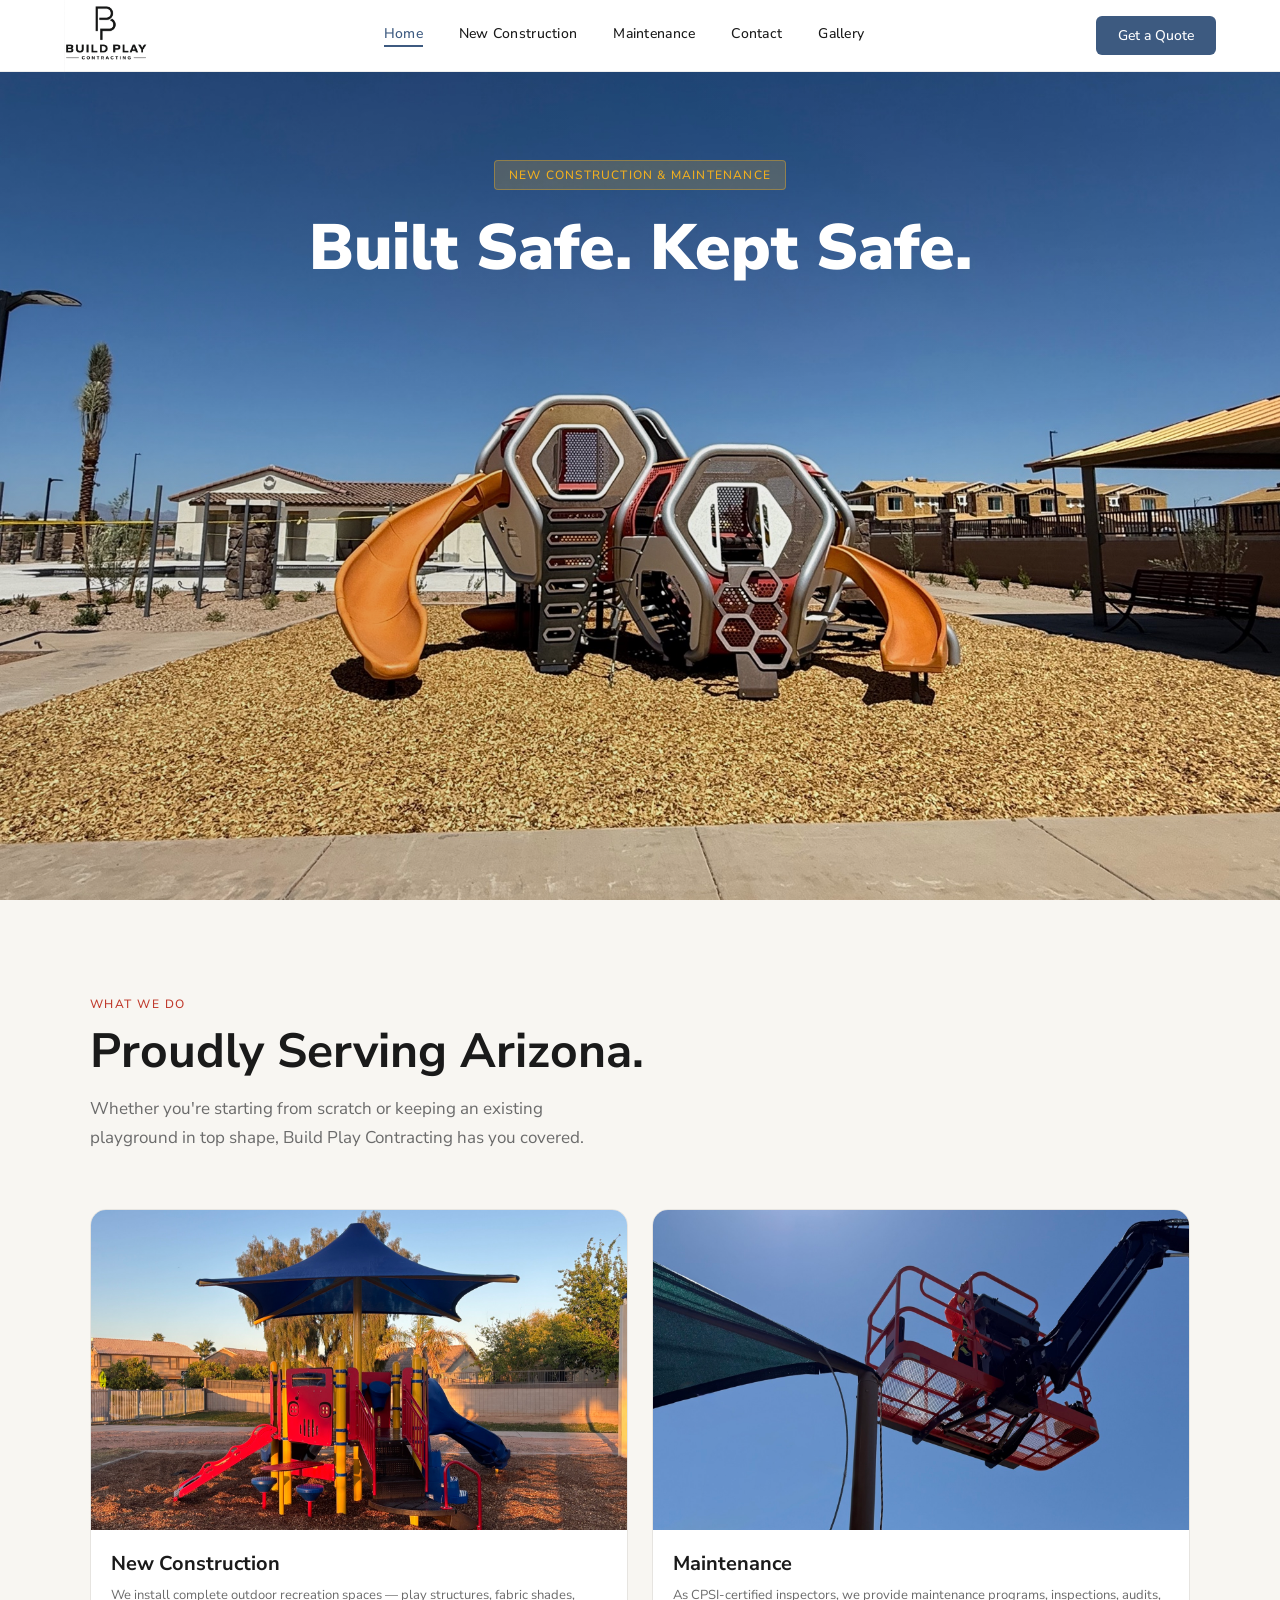
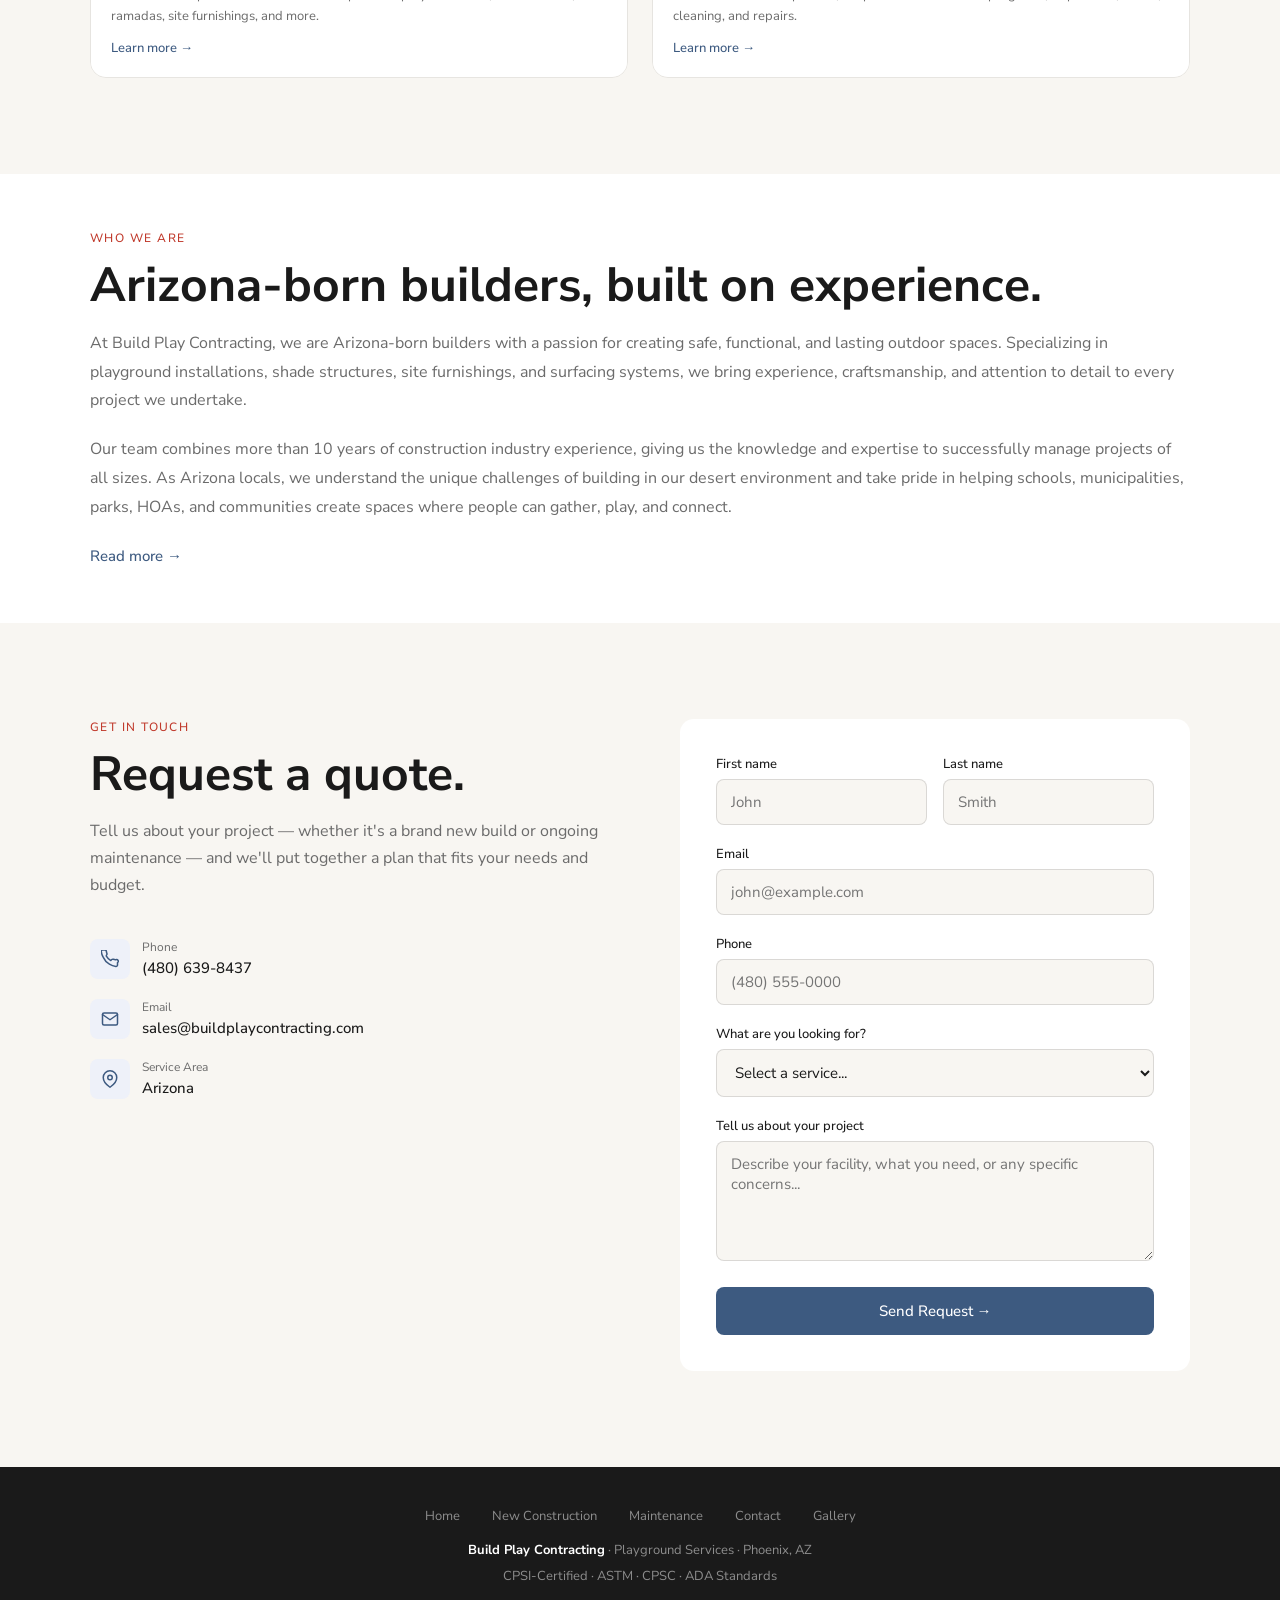
==== index.html @ 201e0c22 "Add SEO basics: meta descriptions, Open Graph, sitemap, robots.txt Per-page meta description + canon" ====
<!DOCTYPE html>
<html lang="en">
<head>
<meta charset="UTF-8"/>
<meta name="viewport" content="width=device-width, initial-scale=1.0"/>
<title>Build Play Contracting — Playground Services</title>
<meta name="description" content="Build Play Contracting designs, installs, and maintains commercial playgrounds, shade structures, and safety surfacing across Arizona. CPSI-certified — request a free quote."/>
<link rel="canonical" href="https://buildplaycontracting.com/"/>
<meta property="og:site_name" content="Build Play Contracting"/>
<meta property="og:type" content="website"/>
<meta property="og:title" content="Build Play Contracting — Playground Construction & Maintenance in Arizona"/>
<meta property="og:description" content="Commercial playground builds, maintenance, safety inspections, and surfacing across Arizona. CPSI-certified."/>
<meta property="og:url" content="https://buildplaycontracting.com/"/>
<meta property="og:image" content="https://buildplaycontracting.com/hero4.jpg"/>
<link href="https://fonts.googleapis.com/css2?family=Nunito+Sans:wght@400;500;600;700;900&display=swap" rel="stylesheet"/>
<style>
:root {
  --navy: #3D5A80;
  --red: #C0392B;
  --yellow: #F2B01E;
  --charcoal: #1a1a1a;
  --offwhite: #F8F6F2;
  --mid: #6b6b6b;
  --light: #edecea;
}
*, *::before, *::after { box-sizing: border-box; margin: 0; padding: 0; }
html { scroll-behavior: smooth; }
body { font-family: 'Nunito Sans', sans-serif; background: var(--offwhite); color: var(--charcoal); overflow-x: hidden; }
nav {
  position: fixed; top: 0; left: 0; right: 0; z-index: 100;
  display: flex; align-items: center; justify-content: space-between;
  padding: 0 5%; height: 72px; background: white; overflow: visible;
  border-bottom: 1px solid rgba(0,0,0,0.07);
}
.nav-logo { display: flex; align-items: center; text-decoration: none; }
.nav-links { display: flex; gap: 36px; }
.nav-links a { text-decoration: none; font-size: 14px; font-weight: 500; color: var(--charcoal); letter-spacing: 0.02em; transition: color 0.2s; }
.nav-links a:hover { color: var(--navy); }
.nav-links a.active { color: var(--navy); font-weight: 500; border-bottom: 2px solid var(--navy); padding-bottom: 2px; }
.nav-cta {
  background: var(--navy); color: white; border: none; padding: 10px 22px;
  border-radius: 6px; font-family: 'Nunito Sans', sans-serif; font-size: 14px; font-weight: 500;
  cursor: pointer; text-decoration: none; transition: background 0.2s;
}
.nav-cta:hover { background: #2d4470; }
.hero {
  min-height: 100vh;
  display: flex; align-items: flex-start; justify-content: center; padding: 160px 5% 80px;
  position: relative; overflow: hidden;
  background: var(--charcoal);
}
.hero-bg-img {
  position: absolute; inset: 0;
  background: url('hero4.jpg') center 65% / cover no-repeat;
  z-index: 0;
}
.hero-overlay {
  position: absolute; inset: 0;
  background: linear-gradient(to right, rgba(0,0,0,0.1) 40%, rgba(0,0,0,0.0) 100%);
  z-index: 1;
}
.hero-inner { max-width: 1100px; margin: 0 auto; width: 100%; position: relative; z-index: 2; }
.hero-text { max-width: 100%; text-align: center; }
.hero-badge {
  display: inline-block; background: rgba(242,176,30,0.2); color: var(--yellow);
  font-size: 12px; font-weight: 500; letter-spacing: 0.1em; text-transform: uppercase;
  padding: 6px 14px; border-radius: 4px; margin-bottom: 24px;
  border: 1px solid rgba(242,176,30,0.4);
}
.hero h1 { font-family: 'Nunito Sans', sans-serif; font-size: clamp(42px, 5vw, 72px); font-weight: 900; color: white; line-height: 1.08; margin-bottom: 24px; }
.hero h1 span { color: white; }
.hero p { font-size: 18px; color: rgba(255,255,255,0.75); line-height: 1.7; max-width: 480px; margin-bottom: 40px; }
.hero-actions { display: flex; gap: 16px; flex-wrap: wrap; justify-content: center; }
.btn-primary {
  background: var(--yellow); color: var(--charcoal); border: none;
  padding: 14px 28px; border-radius: 6px; font-family: 'Nunito Sans', sans-serif;
  font-size: 15px; font-weight: 500; cursor: pointer; text-decoration: none;
  transition: transform 0.2s, background 0.2s; display: inline-block;
}
.btn-primary:hover { transform: translateY(-2px); background: #d49a0a; }
.btn-outline {
  background: transparent; color: white; border: 1px solid rgba(255,255,255,0.4);
  padding: 14px 28px; border-radius: 6px; font-family: 'Nunito Sans', sans-serif;
  font-size: 15px; font-weight: 500; cursor: pointer; text-decoration: none;
  transition: border-color 0.2s, background 0.2s; display: inline-block;
}
.btn-outline:hover { border-color: white; background: rgba(255,255,255,0.1); }
.hero-graphic { display: none; }
.trust-bar { background: white; border-bottom: 1px solid var(--light); padding: 20px 5%; }
.trust-inner { max-width: 1100px; margin: 0 auto; display: flex; align-items: center; justify-content: center; gap: 48px; flex-wrap: wrap; }
.trust-item { display: flex; align-items: center; gap: 10px; }
.trust-dot { width: 8px; height: 8px; border-radius: 50%; background: var(--yellow); flex-shrink: 0; }
.trust-item span { font-size: 13px; font-weight: 500; color: var(--mid); letter-spacing: 0.02em; }
section { padding: 96px 5%; }
.section-inner { max-width: 1100px; margin: 0 auto; }
.section-label { font-size: 12px; font-weight: 500; letter-spacing: 0.12em; text-transform: uppercase; color: var(--red); margin-bottom: 12px; }
.section-title { font-family: 'Nunito Sans', sans-serif; font-size: clamp(32px, 4vw, 48px); font-weight: 700; color: var(--charcoal); line-height: 1.15; margin-bottom: 16px; }
.section-sub { font-size: 17px; color: var(--mid); line-height: 1.7; max-width: 520px; margin-bottom: 56px; }
.services { background: var(--offwhite); }
.service-group { margin-bottom: 56px; }
.service-group-title { font-size: 11px; font-weight: 500; letter-spacing: 0.12em; text-transform: uppercase; color: var(--mid); margin-bottom: 16px; padding-bottom: 10px; border-bottom: 1px solid var(--light); }
.service-cards { display: grid; grid-template-columns: repeat(auto-fill, minmax(220px, 1fr)); gap: 12px; }
.service-card { background: white; border-radius: 10px; padding: 20px; border: 1px solid rgba(0,0,0,0.06); transition: transform 0.2s, box-shadow 0.2s; }
.service-card:hover { transform: translateY(-3px); box-shadow: 0 8px 24px rgba(0,0,0,0.08); }
.service-card h4 { font-size: 14px; font-weight: 500; margin-bottom: 6px; color: var(--charcoal); }
.service-card p { font-size: 13px; color: var(--mid); line-height: 1.55; }
.page-cards { display: grid; grid-template-columns: 1fr 1fr; gap: 24px; margin-top: 56px; }
.page-card { border-radius: 16px; overflow: hidden; border: 1px solid rgba(0,0,0,0.07); text-decoration: none; color: inherit; transition: transform 0.2s, box-shadow 0.2s; display: flex; flex-direction: column; }
.page-card:hover { transform: translateY(-4px); box-shadow: 0 16px 40px rgba(0,0,0,0.1); }
.page-card-img { height: 320px; overflow: hidden; }
.page-card-img img { width: 100%; height: 100%; object-fit: cover; display: block; transition: transform 0.4s; }
.page-card:hover .page-card-img img { transform: scale(1.04); }
.page-card-body { padding: 20px; background: white; flex: 1; display: flex; flex-direction: column; }
.page-card-label { font-size: 11px; font-weight: 500; letter-spacing: 0.12em; text-transform: uppercase; color: var(--red); margin-bottom: 10px; }
.page-card-body h3 { font-family: 'Nunito Sans', sans-serif; font-size: 20px; font-weight: 700; margin-bottom: 8px; }
.page-card-body p { font-size: 13px; color: var(--mid); line-height: 1.6; flex: 1; }
.page-card-link { display: inline-flex; align-items: center; gap: 6px; margin-top: 12px; font-size: 13px; font-weight: 500; color: var(--navy); }
.cta-band { background: var(--charcoal); padding: 72px 5%; }
.cta-band-inner { max-width: 1100px; margin: 0 auto; display: flex; align-items: center; justify-content: space-between; gap: 40px; flex-wrap: wrap; }
.cta-band h2 { font-family: 'Nunito Sans', sans-serif; font-size: clamp(28px, 3vw, 40px); font-weight: 700; color: white; }
.cta-band h2 span { color: var(--yellow); }
.cta-band p { font-size: 16px; color: rgba(255,255,255,0.6); margin-top: 8px; max-width: 420px; }
.contact { background: var(--offwhite); }
.contact-grid { display: grid; grid-template-columns: 1fr 1fr; gap: 80px; align-items: start; }
.contact-detail { display: flex; align-items: flex-start; gap: 12px; margin-bottom: 20px; }
.contact-detail-icon { width: 40px; height: 40px; border-radius: 8px; background: #EEF1F9; display: flex; align-items: center; justify-content: center; flex-shrink: 0; }
.contact-detail-text span { display: block; font-size: 12px; color: var(--mid); margin-bottom: 2px; }
.contact-detail-text strong { font-size: 15px; font-weight: 500; }
.form-group { margin-bottom: 20px; }
.form-group label { display: block; font-size: 13px; font-weight: 500; margin-bottom: 6px; color: var(--charcoal); }
.form-group input, .form-group select, .form-group textarea { width: 100%; padding: 12px 14px; border: 1px solid rgba(0,0,0,0.12); border-radius: 8px; font-family: 'Nunito Sans', sans-serif; font-size: 15px; color: var(--charcoal); background: var(--offwhite); outline: none; transition: border-color 0.2s; }
.form-group input:focus, .form-group select:focus, .form-group textarea:focus { border-color: var(--navy); }
.form-group textarea { min-height: 120px; resize: vertical; }
.form-row { display: grid; grid-template-columns: 1fr 1fr; gap: 16px; }
.form-submit { width: 100%; background: var(--navy); color: white; border: none; padding: 14px; border-radius: 8px; font-family: 'Nunito Sans', sans-serif; font-size: 15px; font-weight: 500; cursor: pointer; transition: background 0.2s, transform 0.2s; }
.form-submit:hover { background: #2d4470; transform: translateY(-1px); }
footer { background: var(--charcoal); color: rgba(255,255,255,0.5); padding: 40px 5%; text-align: center; font-size: 13px; }
footer strong { color: white; }
.footer-links { display: flex; justify-content: center; gap: 32px; margin-bottom: 16px; flex-wrap: wrap; }
.footer-links a { color: rgba(255,255,255,0.5); text-decoration: none; font-size: 13px; transition: color 0.2s; }
.footer-links a:hover { color: white; }
.fade-up { opacity: 0; transform: translateY(24px); transition: opacity 0.6s ease, transform 0.6s ease; }
.fade-up.visible { opacity: 1; transform: translateY(0); }
.about-grid { display: grid; grid-template-columns: 1fr 1fr; gap: 80px; align-items: center; }
.nav-hamburger {
  display: none; background: none; border: none; cursor: pointer;
  padding: 8px; flex-direction: column; gap: 5px; flex-shrink: 0;
}
.nav-hamburger span {
  display: block; width: 22px; height: 2px;
  background: var(--charcoal); border-radius: 2px;
  transition: transform 0.25s, opacity 0.25s;
}
.nav-hamburger.open span:nth-child(1) { transform: translateY(7px) rotate(45deg); }
.nav-hamburger.open span:nth-child(2) { opacity: 0; }
.nav-hamburger.open span:nth-child(3) { transform: translateY(-7px) rotate(-45deg); }
.nav-mobile {
  display: none; position: fixed; top: 60px; left: 0; right: 0;
  background: white; border-bottom: 1px solid rgba(0,0,0,0.08);
  padding: 8px 6% 20px; flex-direction: column; z-index: 99;
  box-shadow: 0 8px 24px rgba(0,0,0,0.08);
}
.nav-mobile.open { display: flex; }
.nav-mobile a {
  text-decoration: none; font-size: 16px; font-weight: 500;
  color: var(--charcoal); padding: 14px 0;
  border-bottom: 1px solid var(--light);
}
.nav-mobile a:last-child { border-bottom: none; }
.nav-mobile a.active { color: var(--navy); }
.nav-mobile-cta {
  background: var(--navy); color: white !important; border-radius: 6px;
  padding: 14px !important; text-align: center; margin-top: 8px;
  border-bottom: none !important;
}
@media (max-width: 768px) {
  nav { padding: 0 4%; height: 60px; }
  .nav-links { display: none; }
  .nav-hamburger { display: flex; }
  .nav-logo img { height: 44px !important; }
  .nav-cta { display: none; }
  .hero { padding: 100px 6% 60px; min-height: 100vh; }
  .hero-inner { flex-direction: column; gap: 32px; }
  .hero-graphic { display: none; }
  .hero h1 { font-size: 36px; }
  .hero p { font-size: 16px; }
  .hero-actions { flex-direction: column; }
  .btn-primary, .btn-outline { text-align: center; width: 100%; padding: 14px; }
  .trust-inner { gap: 14px; justify-content: flex-start; }
  section { padding: 60px 6%; }
  .section-title { font-size: 28px; }
  .section-sub { font-size: 15px; margin-bottom: 36px; }
  .service-cards { grid-template-columns: 1fr 1fr; gap: 10px; }
  .page-cards { grid-template-columns: 1fr; }
  .page-card-img { height: 220px; }
  .page-card-body { padding: 16px; }
  .page-card-body h3 { font-size: 18px; margin-bottom: 6px; }
  .page-card-body p { font-size: 13px; }
  .page-card-link { margin-top: 12px; font-size: 13px; }
  .gallery-grid { grid-template-columns: 1fr 1fr !important; }
  .gallery-featured { grid-column: span 2 !important; }
  .about-grid { grid-template-columns: 1fr !important; gap: 40px !important; }
  .contact-grid { grid-template-columns: 1fr; gap: 40px; }
  .form-row { grid-template-columns: 1fr; }
}
@media (max-width: 480px) {
  .hero h1 { font-size: 30px; }
  .service-cards { grid-template-columns: 1fr; }
  .gallery-grid { grid-template-columns: 1fr !important; }
  .gallery-featured { grid-column: span 1 !important; aspect-ratio: 16/9 !important; }
  .trust-inner { flex-direction: column; align-items: flex-start; gap: 10px; }
}
</style>
</head>
<body>

<!-- NAV -->
<nav>
  <a href="index.html" class="nav-logo">
    <img src="logo.png" alt="Build Play Contracting" style="height:88px;"/>
  </a>
  <div class="nav-links">
    <a href="index.html" class="active">Home</a>
    <a href="new-build.html">New Construction</a>
    <a href="maintenance.html">Maintenance</a>
    <a href="index.html#contact">Contact</a>
    <a href="gallery.html">Gallery</a>
  </div>
  <a href="index.html#contact" class="nav-cta">Get a Quote</a>
  <button class="nav-hamburger" id="hamburger" aria-label="Menu">
    <span></span><span></span><span></span>
  </button>
</nav>
<div class="nav-mobile" id="nav-mobile">
  <a href="index.html" class="active">Home</a>
  <a href="new-build.html">New Construction</a>
  <a href="maintenance.html">Maintenance</a>
  <a href="gallery.html">Gallery</a>
  <a href="index.html#contact" class="nav-mobile-cta">Get a Quote</a>
</div>

<!-- HERO -->
<section class="hero">
  <div class="hero-bg-img"></div>
  <div class="hero-overlay"></div>
  <div class="hero-inner">
    <div class="hero-text">
      <div class="hero-badge">New Construction & Maintenance</div>
      <h1>Built Safe. <span>Kept Safe.</span></h1>
      <div class="hero-actions">
      </div>
    </div>
  </div>
</section>

<!-- SERVICES OVERVIEW -->
<section id="services" style="background: var(--offwhite);">
  <div class="section-inner">
    <div class="fade-up">
      <p class="section-label">What we do</p>
      <h2 class="section-title">Proudly Serving Arizona.</h2>
      <p class="section-sub">Whether you're starting from scratch or keeping an existing playground in top shape, Build Play Contracting has you covered.</p>
    </div>
    <div class="page-cards fade-up">
      <a href="new-build.html" class="page-card">
        <div class="page-card-img">
          <img src="img16.jpg" alt="New playground build"/>
        </div>
        <div class="page-card-body">
          <h3>New Construction</h3>
          <p>We install complete outdoor recreation spaces — play structures, fabric shades, ramadas, site furnishings, and more.</p>
          <span class="page-card-link">Learn more →</span>
        </div>
      </a>
      <a href="maintenance.html" class="page-card">
        <div class="page-card-img">
          <img src="img31.jpg" alt="Playground maintenance"/>
        </div>
        <div class="page-card-body">
          <h3>Maintenance</h3>
          <p>As CPSI-certified inspectors, we provide maintenance programs, inspections, audits, cleaning, and repairs.</p>
          <span class="page-card-link">Learn more →</span>
        </div>
      </a>
    </div>
  </div>
</section>

<!-- ABOUT -->
<section style="background: white; padding: 56px 5%;" id="about">
  <div class="section-inner">
    <div class="fade-up">
        <p class="section-label">Who we are</p>
        <h2 class="section-title">Arizona-born builders, built on experience.</h2>
        <p style="font-size:16px; color:var(--mid); line-height:1.8; margin-bottom:20px;">At Build Play Contracting, we are Arizona-born builders with a passion for creating safe, functional, and lasting outdoor spaces. Specializing in playground installations, shade structures, site furnishings, and surfacing systems, we bring experience, craftsmanship, and attention to detail to every project we undertake.</p>
        <p style="font-size:16px; color:var(--mid); line-height:1.8; margin-bottom:20px;">Our team combines more than 10 years of construction industry experience, giving us the knowledge and expertise to successfully manage projects of all sizes. As Arizona locals, we understand the unique challenges of building in our desert environment and take pride in helping schools, municipalities, parks, HOAs, and communities create spaces where people can gather, play, and connect.</p>
        <div id="about-more" style="display:none;">
          <p style="font-size:16px; color:var(--mid); line-height:1.8; margin-bottom:20px;">What truly sets us apart is our hands-on approach. We are actively involved in every project from start to finish, ensuring quality workmanship, clear communication, and a commitment to exceeding expectations. Our team is CPSI (Certified Playground Safety Inspector) certified, providing an added level of expertise and dedication to safety on every playground we build and maintain.</p>
          <p style="font-size:16px; color:var(--mid); line-height:1.8; margin-bottom:20px;">We don't just build projects—we build relationships. Our team is driven by professionalism, integrity, and a genuine passion for what we do. Whether we're installing a new playground, constructing a shade structure, or revitalizing an outdoor space, our goal remains the same: delivering exceptional results that serve Arizona communities for years to come.</p>
        </div>
        <button onclick="const m=document.getElementById('about-more'); const open=m.style.display==='block'; m.style.display=open?'none':'block'; this.textContent=open?'Read more →':'Show less ↑';" style="background:none; border:none; color:var(--navy); font-family:'Nunito Sans',sans-serif; font-size:15px; font-weight:500; cursor:pointer; padding:0; margin-top:4px;">Read more →</button>
    </div>
  </div>
</section>

<!-- CONTACT -->
<section class="contact" id="contact">
  <div class="section-inner">
    <div class="contact-grid">
      <div class="fade-up">
        <p class="section-label">Get in touch</p>
        <h2 class="section-title">Request a quote.</h2>
        <p style="font-size: 16px; color: var(--mid); line-height: 1.7; margin-bottom: 40px;">Tell us about your project — whether it's a brand new build or ongoing maintenance — and we'll put together a plan that fits your needs and budget.</p>
        <div class="contact-detail">
          <div class="contact-detail-icon">
            <svg width="18" height="18" viewBox="0 0 24 24" fill="none" stroke="#3D5A80" stroke-width="2" stroke-linecap="round" stroke-linejoin="round"><path d="M22 16.92v3a2 2 0 01-2.18 2 19.79 19.79 0 01-8.63-3.07A19.5 19.5 0 013.07 9.8 19.79 19.79 0 01.22 1.18 2 2 0 012.18 0h3a2 2 0 012 1.72c.127.96.361 1.903.7 2.81a2 2 0 01-.45 2.11L6.91 7.91a16 16 0 006.15 6.15l1.28-1.28a2 2 0 012.11-.45c.907.339 1.85.573 2.81.7A2 2 0 0122 16.92z"/></svg>
          </div>
          <div class="contact-detail-text">
            <span>Phone</span>
            <strong><a href="tel:4806398437" style="color:inherit; text-decoration:none;">(480) 639-8437</a></strong>
          </div>
        </div>
        <div class="contact-detail">
          <div class="contact-detail-icon">
            <svg width="18" height="18" viewBox="0 0 24 24" fill="none" stroke="#3D5A80" stroke-width="2" stroke-linecap="round" stroke-linejoin="round"><path d="M4 4h16c1.1 0 2 .9 2 2v12c0 1.1-.9 2-2 2H4c-1.1 0-2-.9-2-2V6c0-1.1.9-2 2-2z"/><polyline points="22,6 12,13 2,6"/></svg>
          </div>
          <div class="contact-detail-text">
            <span>Email</span>
            <strong><a href="mailto:sales@buildplaycontracting.com" style="color:inherit; text-decoration:none;">sales@buildplaycontracting.com</a></strong>
          </div>
        </div>
        <div class="contact-detail">
          <div class="contact-detail-icon">
            <svg width="18" height="18" viewBox="0 0 24 24" fill="none" stroke="#3D5A80" stroke-width="2" stroke-linecap="round" stroke-linejoin="round"><path d="M21 10c0 7-9 13-9 13s-9-6-9-13a9 9 0 0118 0z"/><circle cx="12" cy="10" r="3"/></svg>
          </div>
          <div class="contact-detail-text">
            <span>Service Area</span>
            <strong>Arizona</strong>
          </div>
        </div>
      </div>
      <div class="fade-up">
        <div style="background: white; border-radius: 14px; padding: 36px;">
          <form name="quote-request" method="POST" data-netlify="true">
            <div class="form-row">
              <div class="form-group">
                <label>First name</label>
                <input type="text" name="first_name" placeholder="John" required/>
              </div>
              <div class="form-group">
                <label>Last name</label>
                <input type="text" name="last_name" placeholder="Smith" required/>
              </div>
            </div>
            <div class="form-group">
              <label>Email</label>
              <input type="email" name="email" placeholder="john@example.com" required/>
            </div>
            <div class="form-group">
              <label>Phone</label>
              <input type="tel" name="phone" placeholder="(480) 555-0000"/>
            </div>
            <div class="form-group">
              <label>What are you looking for?</label>
              <select name="service_type">
                <option value="">Select a service...</option>
                <option value="new-build">New Build</option>
                <option value="maintenance">Maintenance</option>
                <option value="inspection">Safety Inspection</option>
                <option value="other">Other / Not sure</option>
              </select>
            </div>
            <div class="form-group">
              <label>Tell us about your project</label>
              <textarea name="message" placeholder="Describe your facility, what you need, or any specific concerns..."></textarea>
            </div>
            <button type="submit" class="form-submit">Send Request →</button>
          </form>
        </div>
      </div>
    </div>
  </div>
</section>

<!-- FOOTER -->
<footer>
  <div class="footer-links">
    <a href="index.html">Home</a>
    <a href="new-build.html">New Construction</a>
    <a href="maintenance.html">Maintenance</a>
    <a href="index.html#contact">Contact</a>
    <a href="gallery.html">Gallery</a>
  </div>
  <p><strong>Build Play Contracting</strong> · Playground Services · Phoenix, AZ</p>
  <p style="margin-top: 8px;">CPSI-Certified · ASTM · CPSC · ADA Standards</p>
</footer>

<script>
  const obs = new IntersectionObserver((entries) => {
    entries.forEach(e => { if (e.isIntersecting) e.target.classList.add('visible'); });
  }, { threshold: 0.1 });
  document.querySelectorAll('.fade-up').forEach(el => obs.observe(el));

  const hamburger = document.getElementById('hamburger');
  const navMobile = document.getElementById('nav-mobile');
  hamburger.addEventListener('click', () => {
    hamburger.classList.toggle('open');
    navMobile.classList.toggle('open');
  });
  navMobile.querySelectorAll('a').forEach(a => {
    a.addEventListener('click', () => {
      hamburger.classList.remove('open');
      navMobile.classList.remove('open');
    });
  });
</script>
</body>
</html>
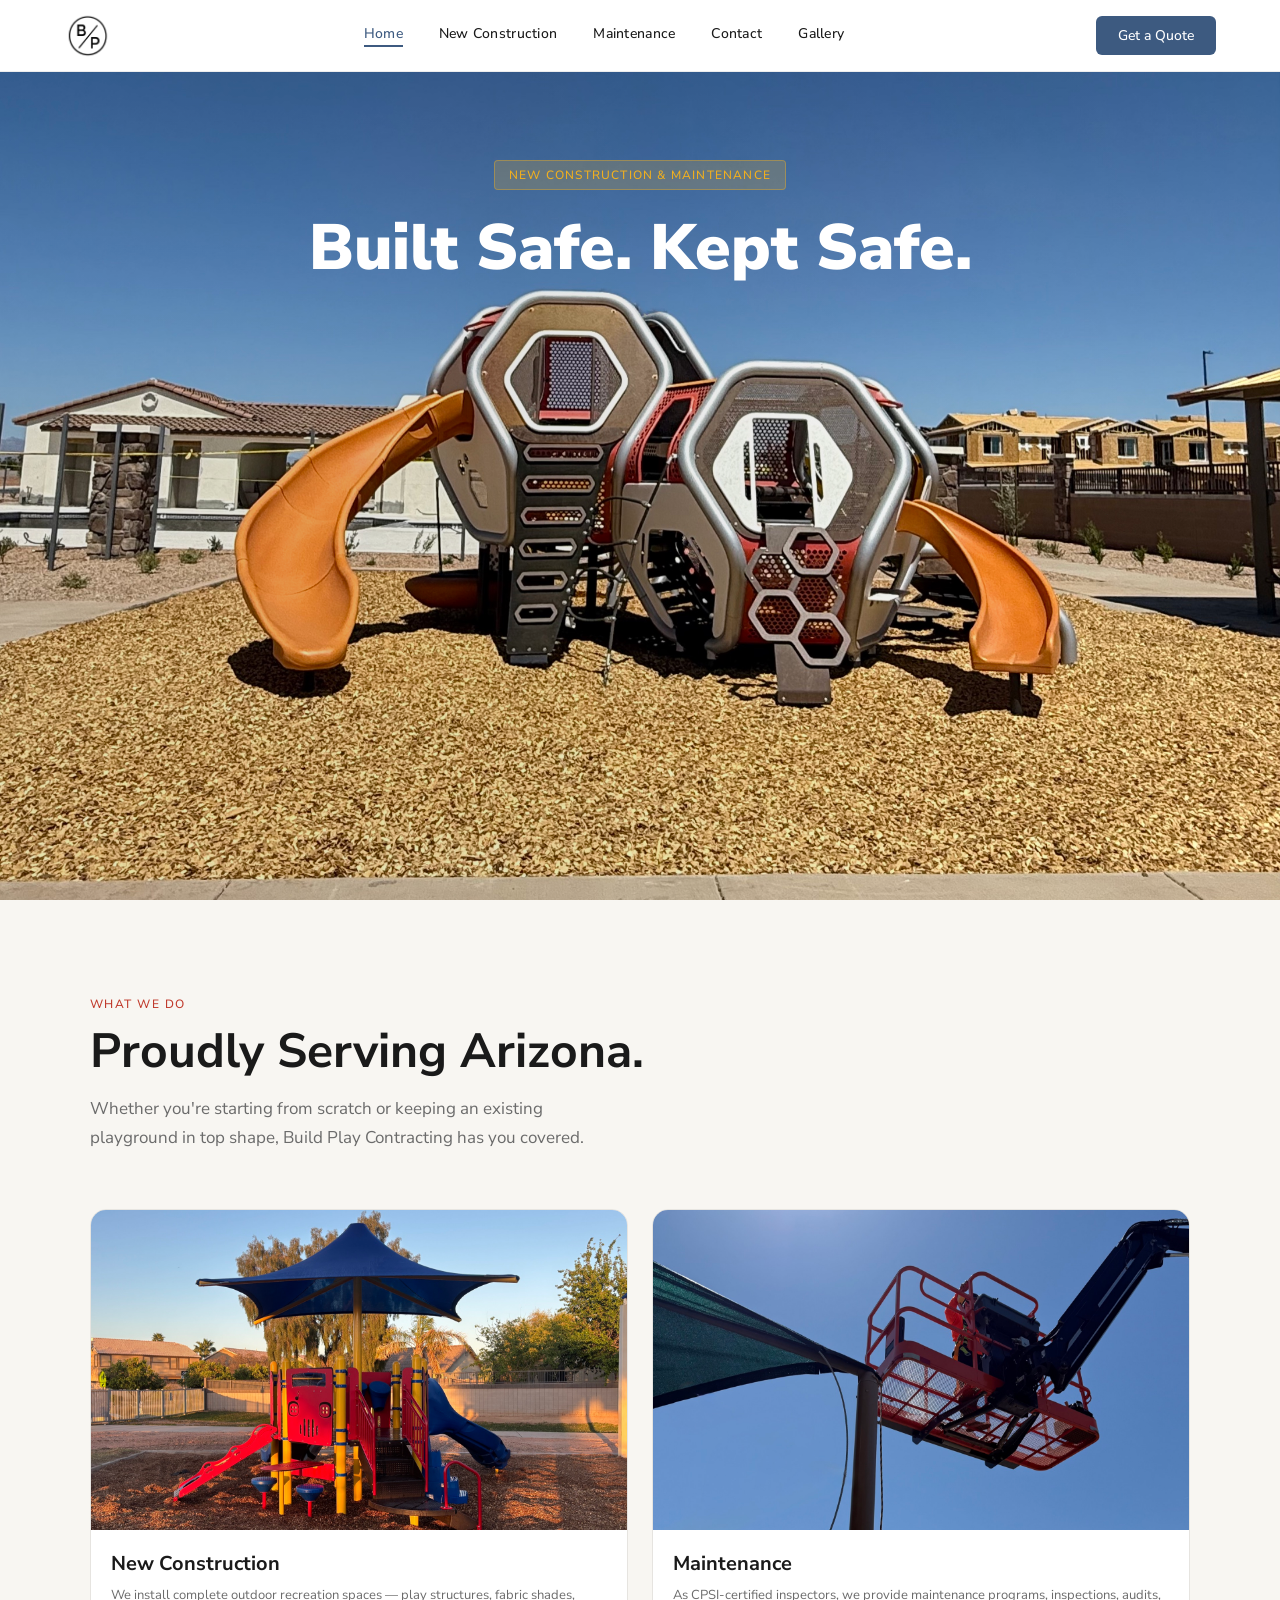
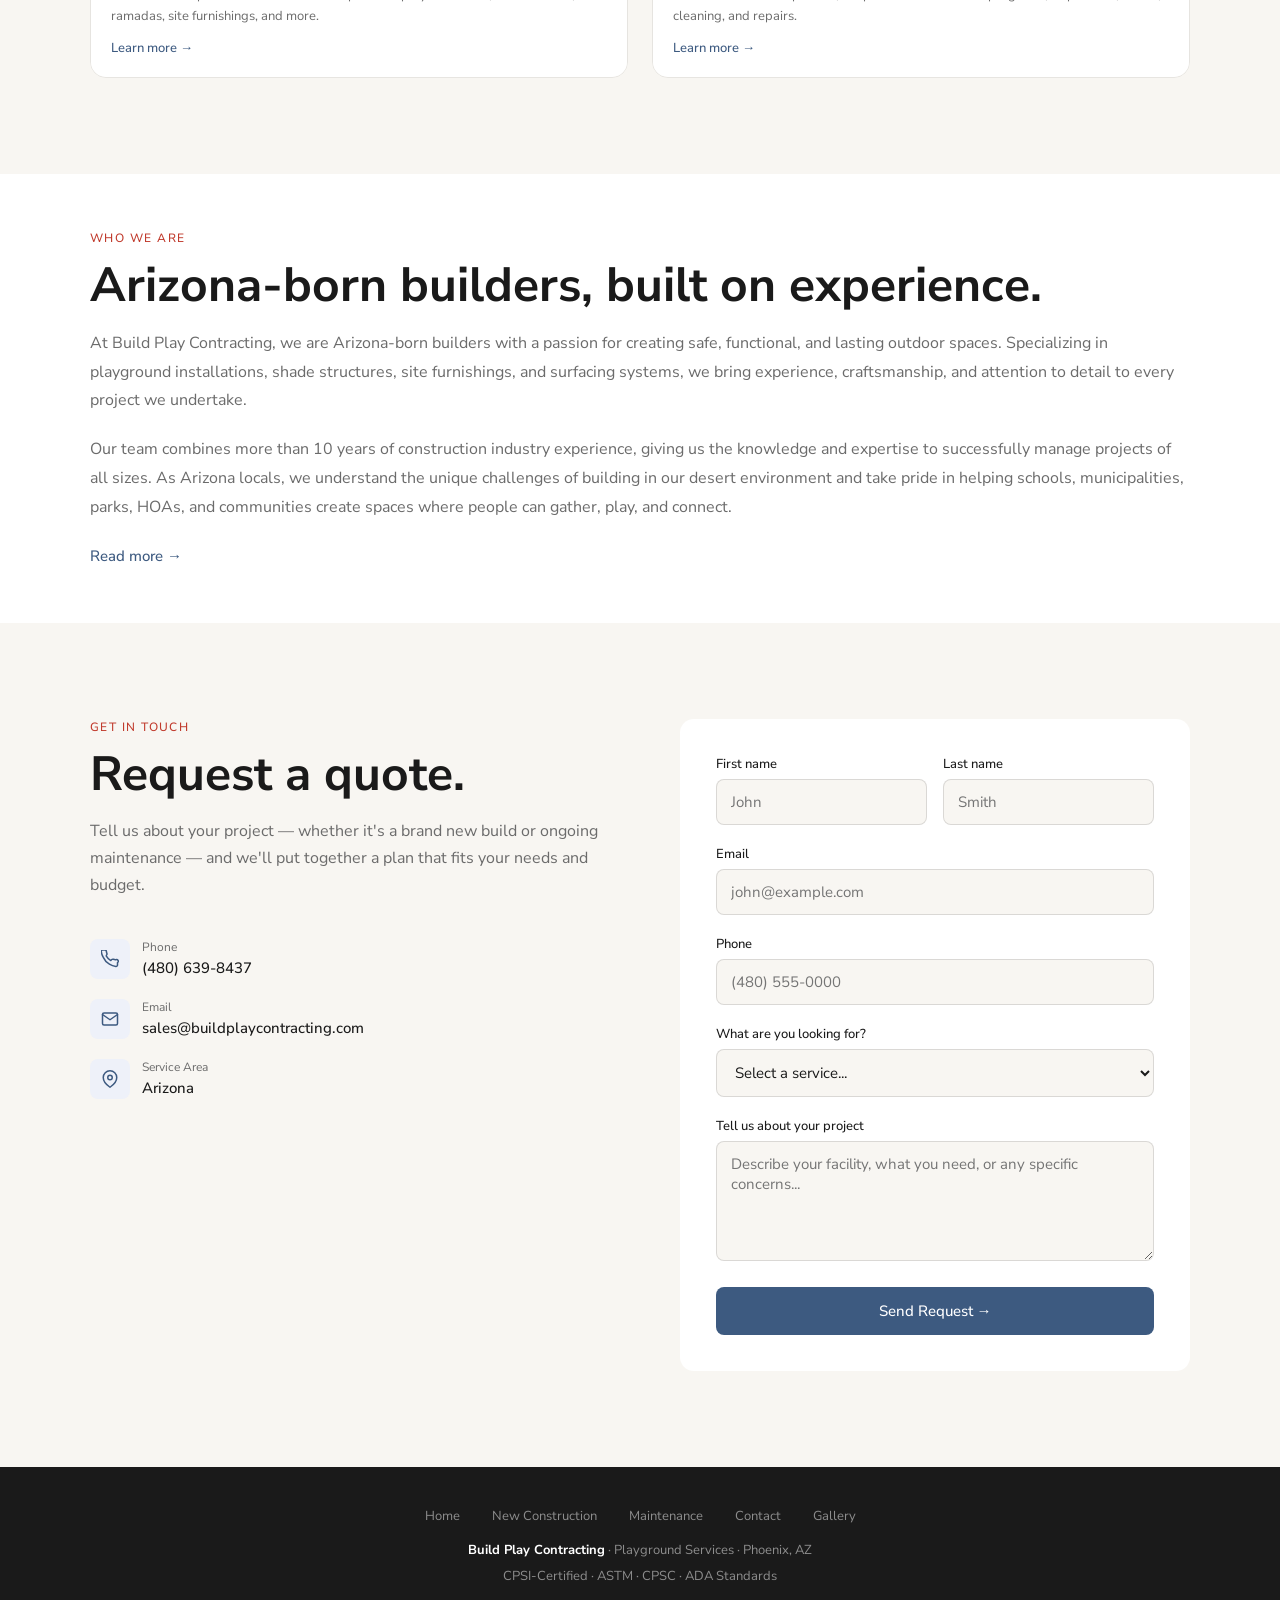
==== commit bd257de2: "New B/P circle logo and hero photo - Replace nav logo with new B/P monogram (logo-mark.png, 48px)   " ====
--- a/index.html
+++ b/index.html
@@ -11,7 +11,7 @@
 <meta property="og:title" content="Build Play Contracting — Playground Construction & Maintenance in Arizona"/>
 <meta property="og:description" content="Commercial playground builds, maintenance, safety inspections, and surfacing across Arizona. CPSI-certified."/>
 <meta property="og:url" content="https://buildplaycontracting.com/"/>
-<meta property="og:image" content="https://buildplaycontracting.com/hero4.jpg"/>
+<meta property="og:image" content="https://buildplaycontracting.com/hero5.jpg"/>
 <link href="https://fonts.googleapis.com/css2?family=Nunito+Sans:wght@400;500;600;700;900&display=swap" rel="stylesheet"/>
 <style>
 :root {
@@ -51,7 +51,7 @@
 }
 .hero-bg-img {
   position: absolute; inset: 0;
-  background: url('hero4.jpg') center 65% / cover no-repeat;
+  background: url('hero5.jpg') center 60% / cover no-repeat;
   z-index: 0;
 }
 .hero-overlay {
@@ -216,27 +216,27 @@
 
 <!-- NAV -->
 <nav>
-  <a href="index.html" class="nav-logo">
-    <img src="logo.png" alt="Build Play Contracting" style="height:88px;"/>
+  <a href="/" class="nav-logo">
+    <img src="logo-mark.png" alt="Build Play Contracting" style="height:48px;"/>
   </a>
   <div class="nav-links">
-    <a href="index.html" class="active">Home</a>
+    <a href="/" class="active">Home</a>
     <a href="new-build.html">New Construction</a>
     <a href="maintenance.html">Maintenance</a>
-    <a href="index.html#contact">Contact</a>
+    <a href="/#contact">Contact</a>
     <a href="gallery.html">Gallery</a>
   </div>
-  <a href="index.html#contact" class="nav-cta">Get a Quote</a>
+  <a href="/#contact" class="nav-cta">Get a Quote</a>
   <button class="nav-hamburger" id="hamburger" aria-label="Menu">
     <span></span><span></span><span></span>
   </button>
 </nav>
 <div class="nav-mobile" id="nav-mobile">
-  <a href="index.html" class="active">Home</a>
+  <a href="/" class="active">Home</a>
   <a href="new-build.html">New Construction</a>
   <a href="maintenance.html">Maintenance</a>
   <a href="gallery.html">Gallery</a>
-  <a href="index.html#contact" class="nav-mobile-cta">Get a Quote</a>
+  <a href="/#contact" class="nav-mobile-cta">Get a Quote</a>
 </div>
 
 <!-- HERO -->
@@ -385,10 +385,10 @@
 <!-- FOOTER -->
 <footer>
   <div class="footer-links">
-    <a href="index.html">Home</a>
+    <a href="/">Home</a>
     <a href="new-build.html">New Construction</a>
     <a href="maintenance.html">Maintenance</a>
-    <a href="index.html#contact">Contact</a>
+    <a href="/#contact">Contact</a>
     <a href="gallery.html">Gallery</a>
   </div>
   <p><strong>Build Play Contracting</strong> · Playground Services · Phoenix, AZ</p>
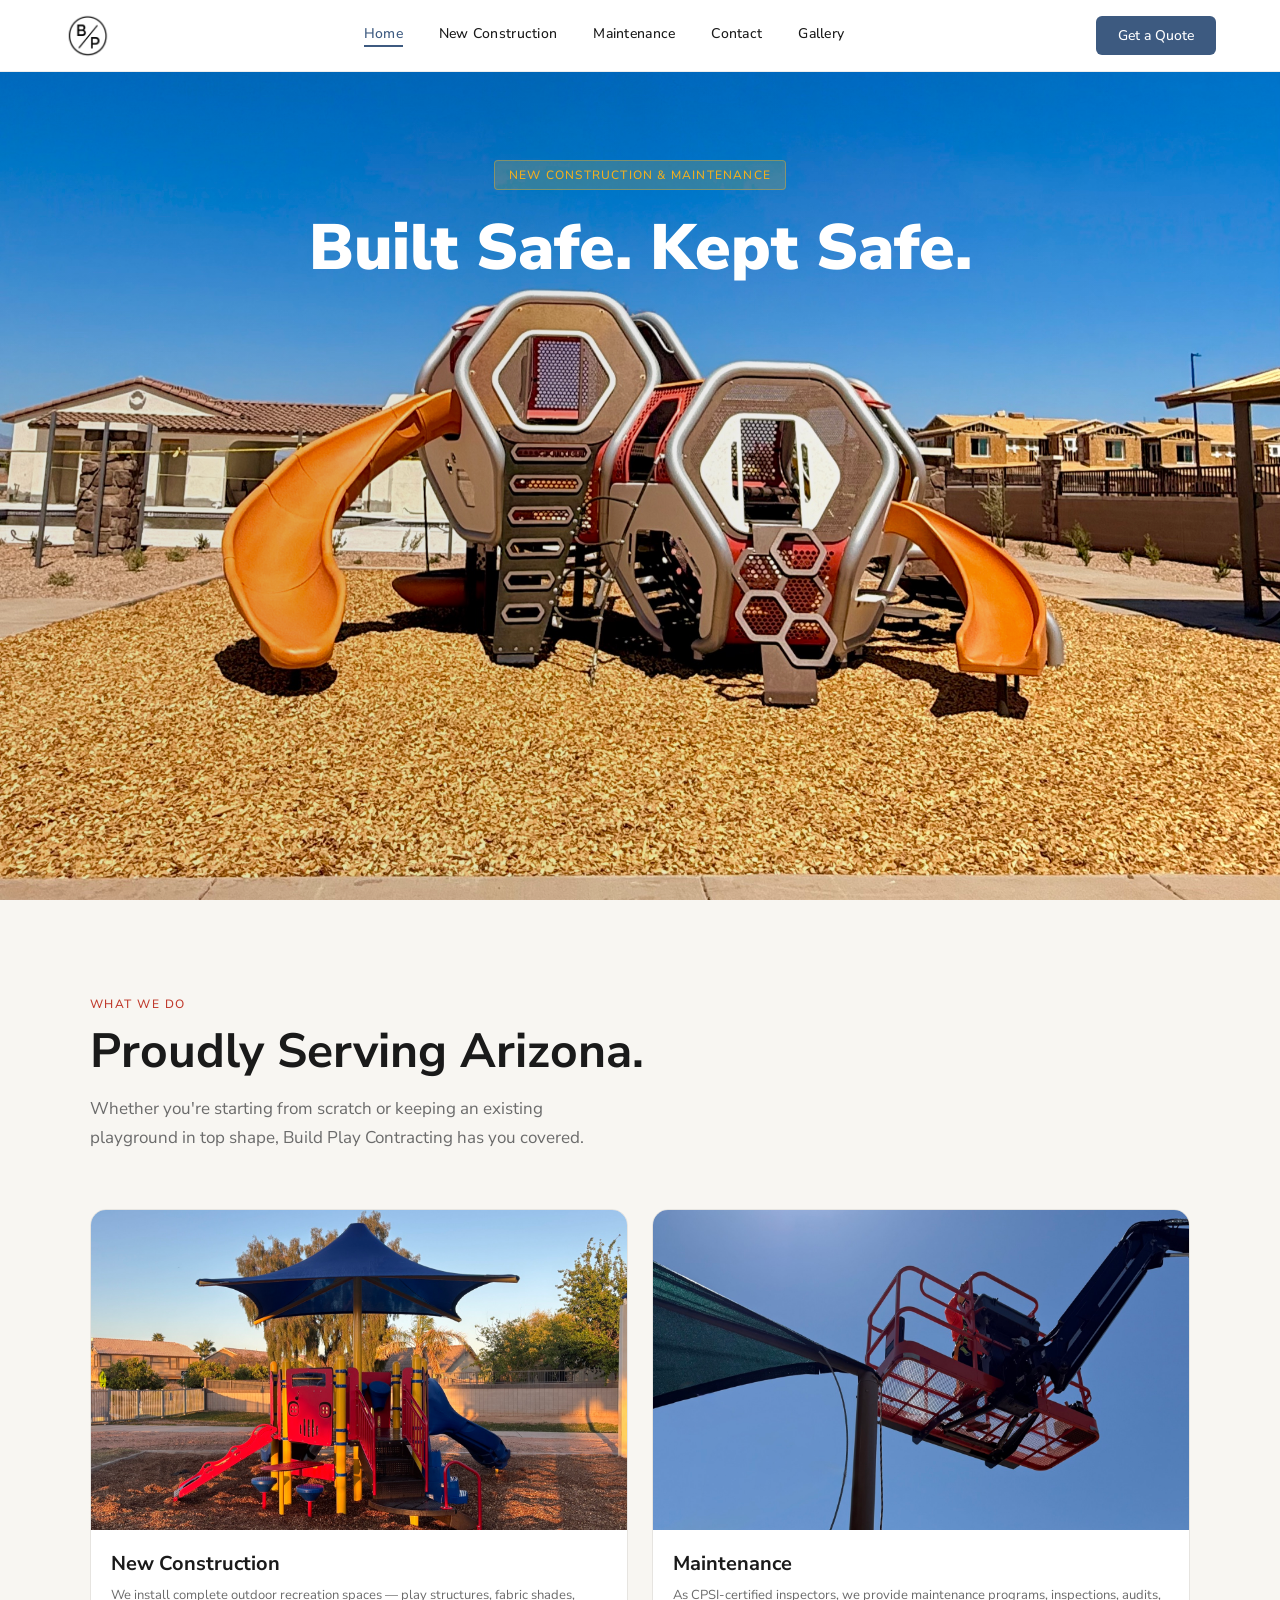
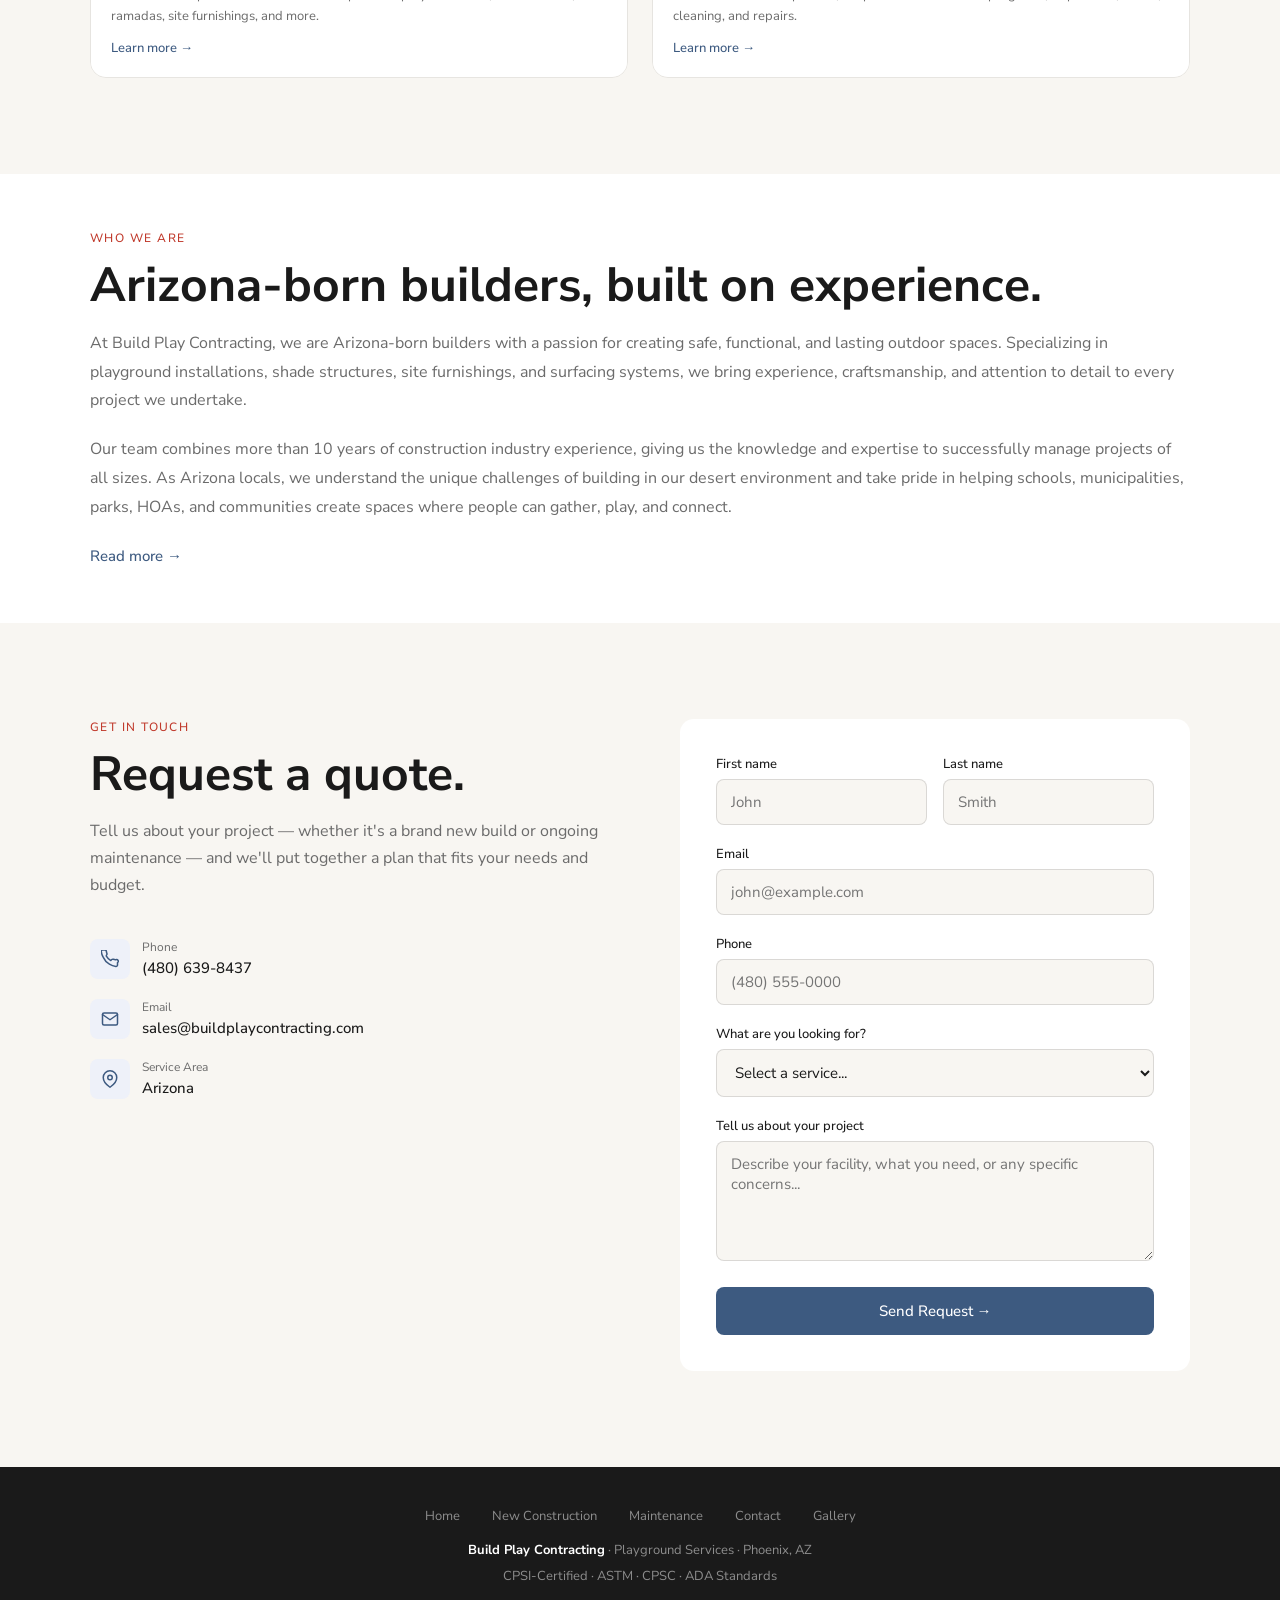
==== commit 782e8066: "Update homepage hero to hero6.jpg (IMG_0583) Co-Authored-By: Claude Opus 4.8 <noreply@anthropic.com>" ====
--- a/index.html
+++ b/index.html
@@ -11,7 +11,7 @@
 <meta property="og:title" content="Build Play Contracting — Playground Construction & Maintenance in Arizona"/>
 <meta property="og:description" content="Commercial playground builds, maintenance, safety inspections, and surfacing across Arizona. CPSI-certified."/>
 <meta property="og:url" content="https://buildplaycontracting.com/"/>
-<meta property="og:image" content="https://buildplaycontracting.com/hero5.jpg"/>
+<meta property="og:image" content="https://buildplaycontracting.com/hero6.jpg"/>
 <link href="https://fonts.googleapis.com/css2?family=Nunito+Sans:wght@400;500;600;700;900&display=swap" rel="stylesheet"/>
 <style>
 :root {
@@ -51,7 +51,7 @@
 }
 .hero-bg-img {
   position: absolute; inset: 0;
-  background: url('hero5.jpg') center 60% / cover no-repeat;
+  background: url('hero6.jpg') center 60% / cover no-repeat;
   z-index: 0;
 }
 .hero-overlay {
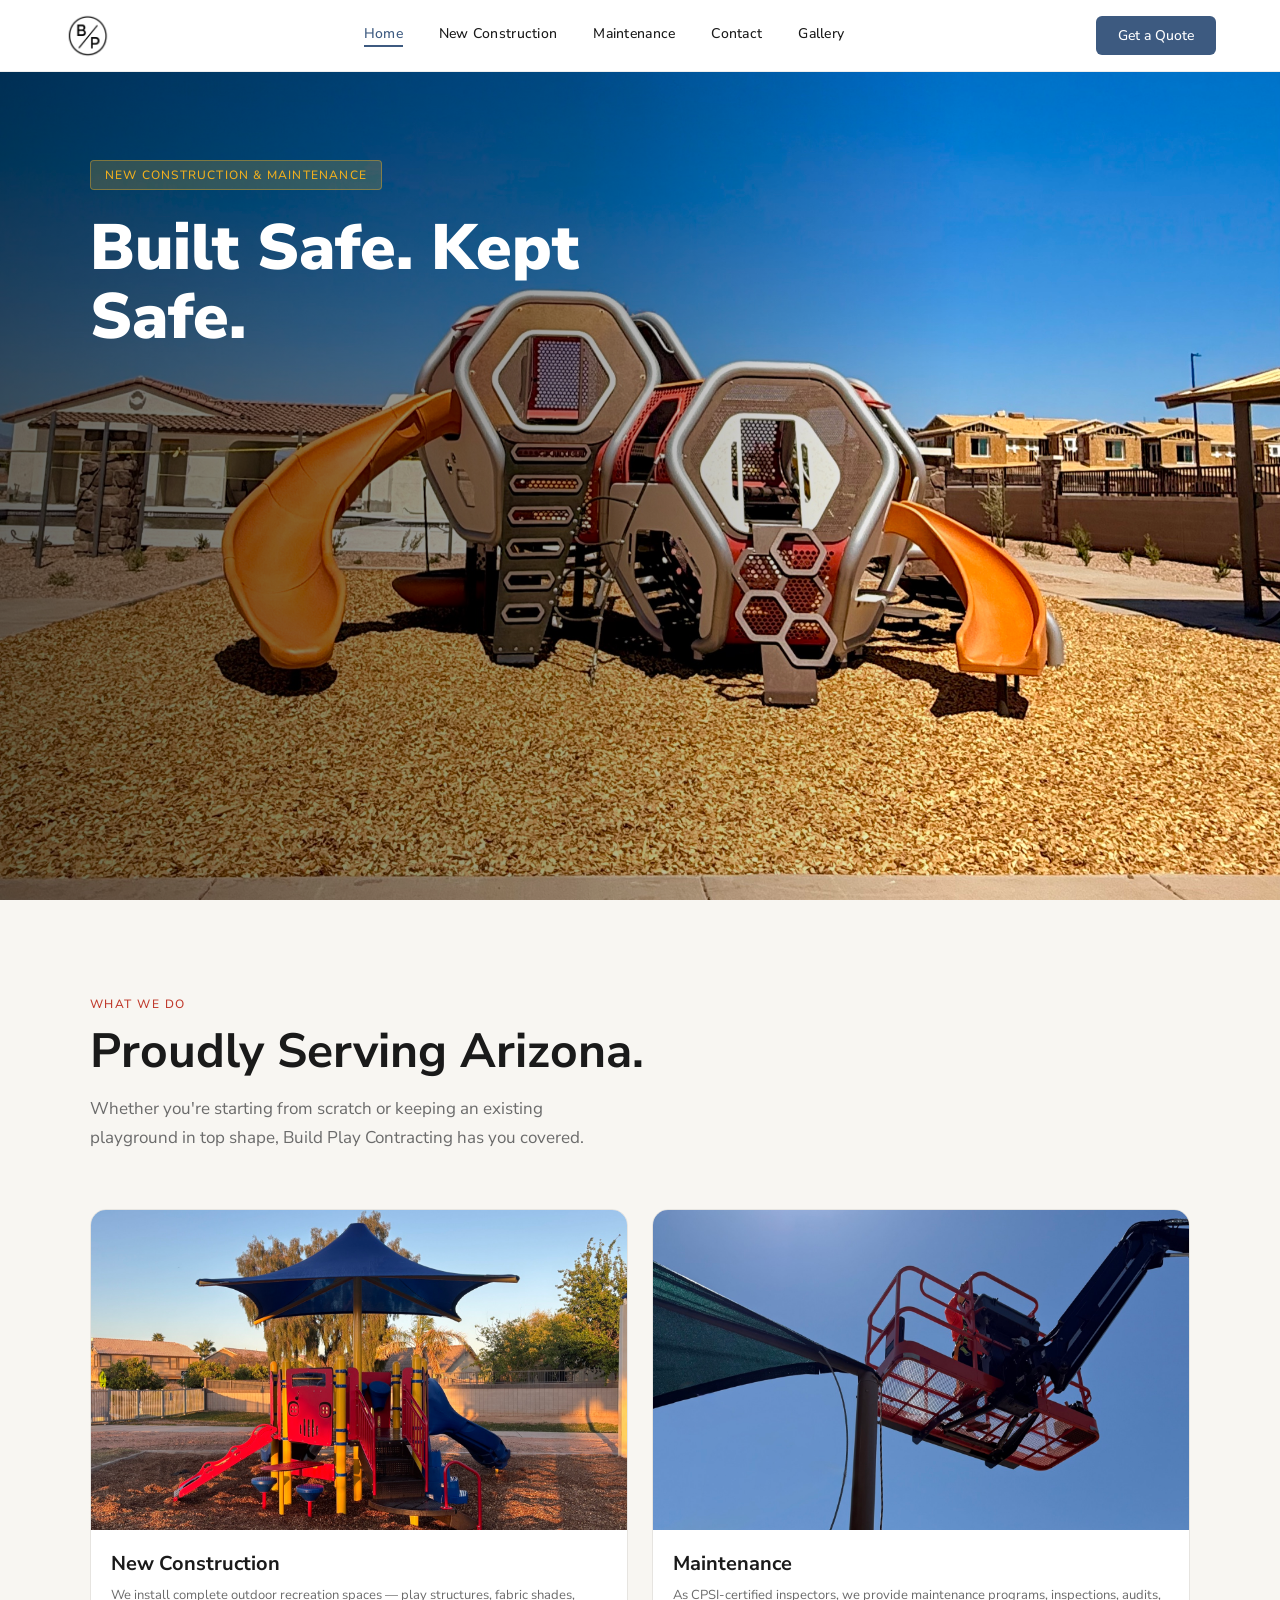
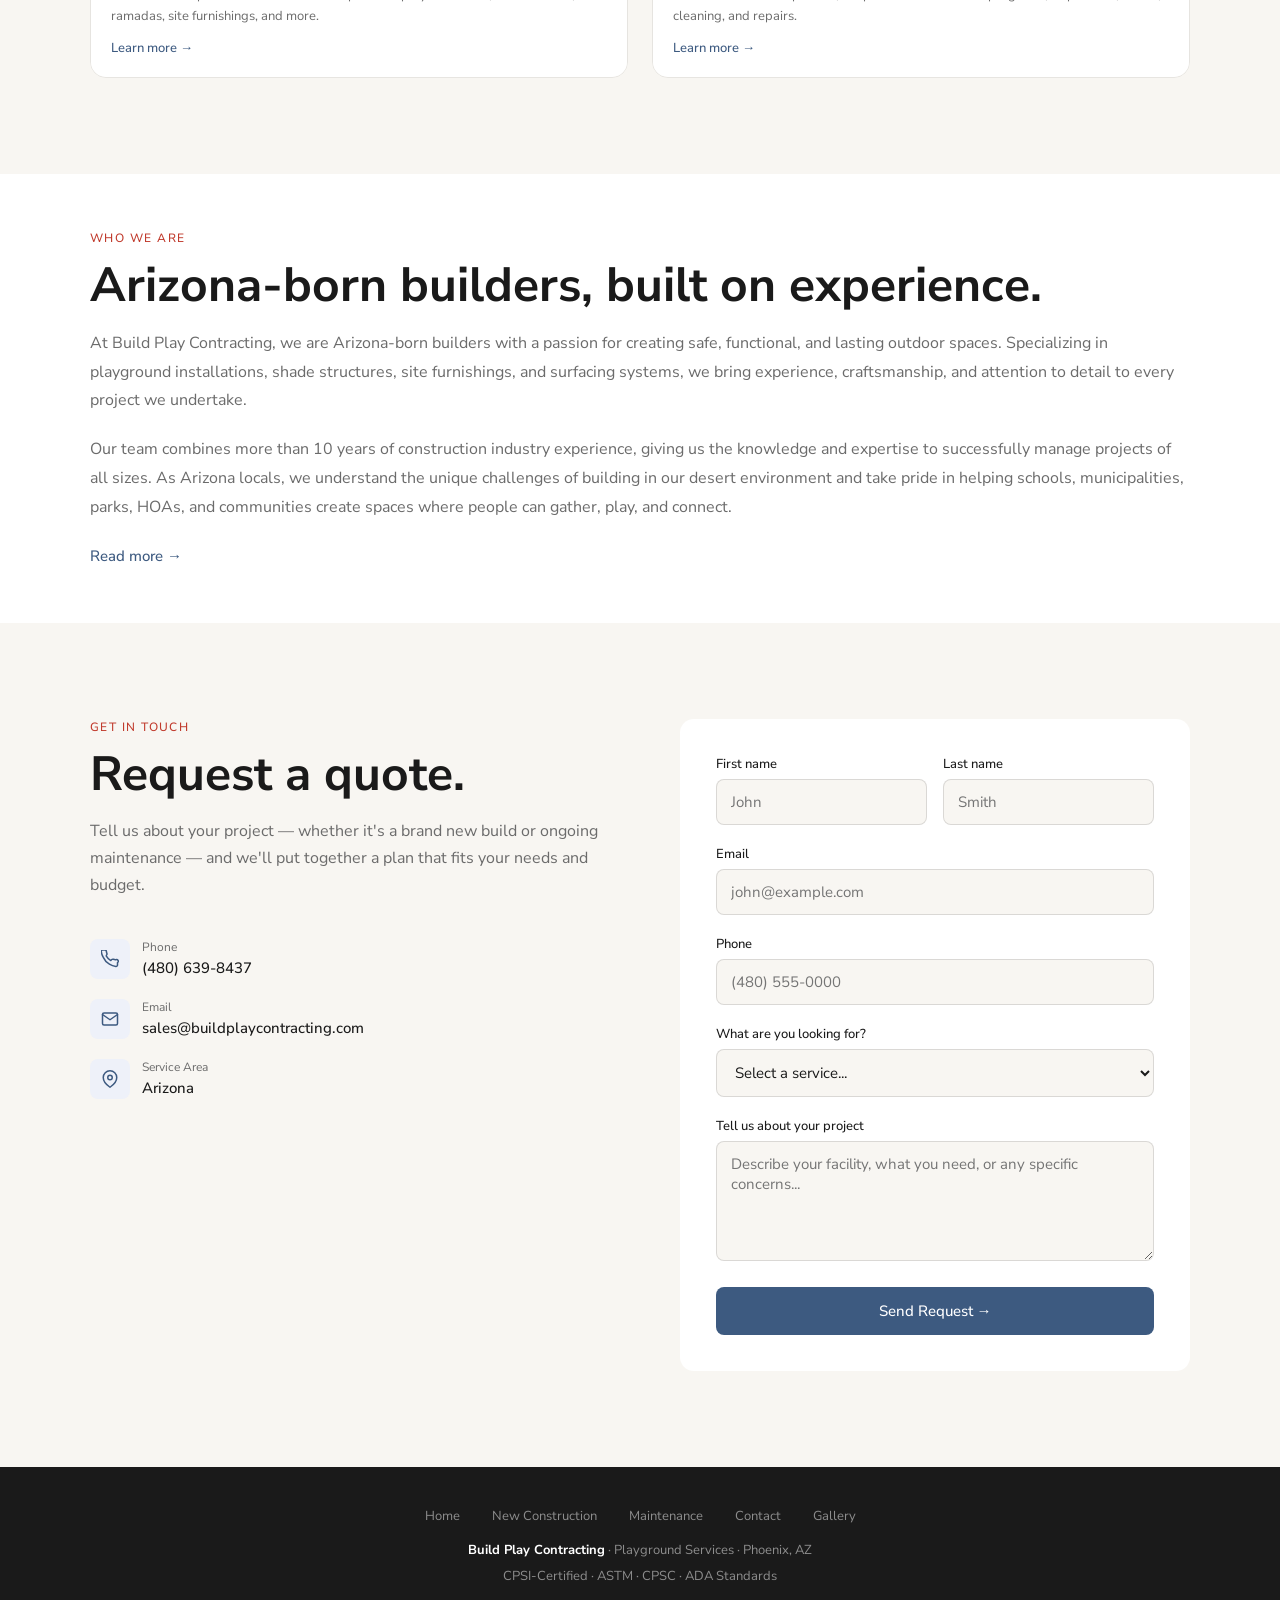
==== commit 2ab8b947: "Fix hero title overlapping playground on homepage Left-align text with max-width, strengthen left-si" ====
--- a/index.html
+++ b/index.html
@@ -56,11 +56,11 @@
 }
 .hero-overlay {
   position: absolute; inset: 0;
-  background: linear-gradient(to right, rgba(0,0,0,0.1) 40%, rgba(0,0,0,0.0) 100%);
+  background: linear-gradient(to right, rgba(0,0,0,0.6) 0%, rgba(0,0,0,0.35) 45%, rgba(0,0,0,0.0) 75%);
   z-index: 1;
 }
 .hero-inner { max-width: 1100px; margin: 0 auto; width: 100%; position: relative; z-index: 2; }
-.hero-text { max-width: 100%; text-align: center; }
+.hero-text { max-width: 520px; text-align: left; }
 .hero-badge {
   display: inline-block; background: rgba(242,176,30,0.2); color: var(--yellow);
   font-size: 12px; font-weight: 500; letter-spacing: 0.1em; text-transform: uppercase;
@@ -70,7 +70,7 @@
 .hero h1 { font-family: 'Nunito Sans', sans-serif; font-size: clamp(42px, 5vw, 72px); font-weight: 900; color: white; line-height: 1.08; margin-bottom: 24px; }
 .hero h1 span { color: white; }
 .hero p { font-size: 18px; color: rgba(255,255,255,0.75); line-height: 1.7; max-width: 480px; margin-bottom: 40px; }
-.hero-actions { display: flex; gap: 16px; flex-wrap: wrap; justify-content: center; }
+.hero-actions { display: flex; gap: 16px; flex-wrap: wrap; justify-content: flex-start; }
 .btn-primary {
   background: var(--yellow); color: var(--charcoal); border: none;
   padding: 14px 28px; border-radius: 6px; font-family: 'Nunito Sans', sans-serif;
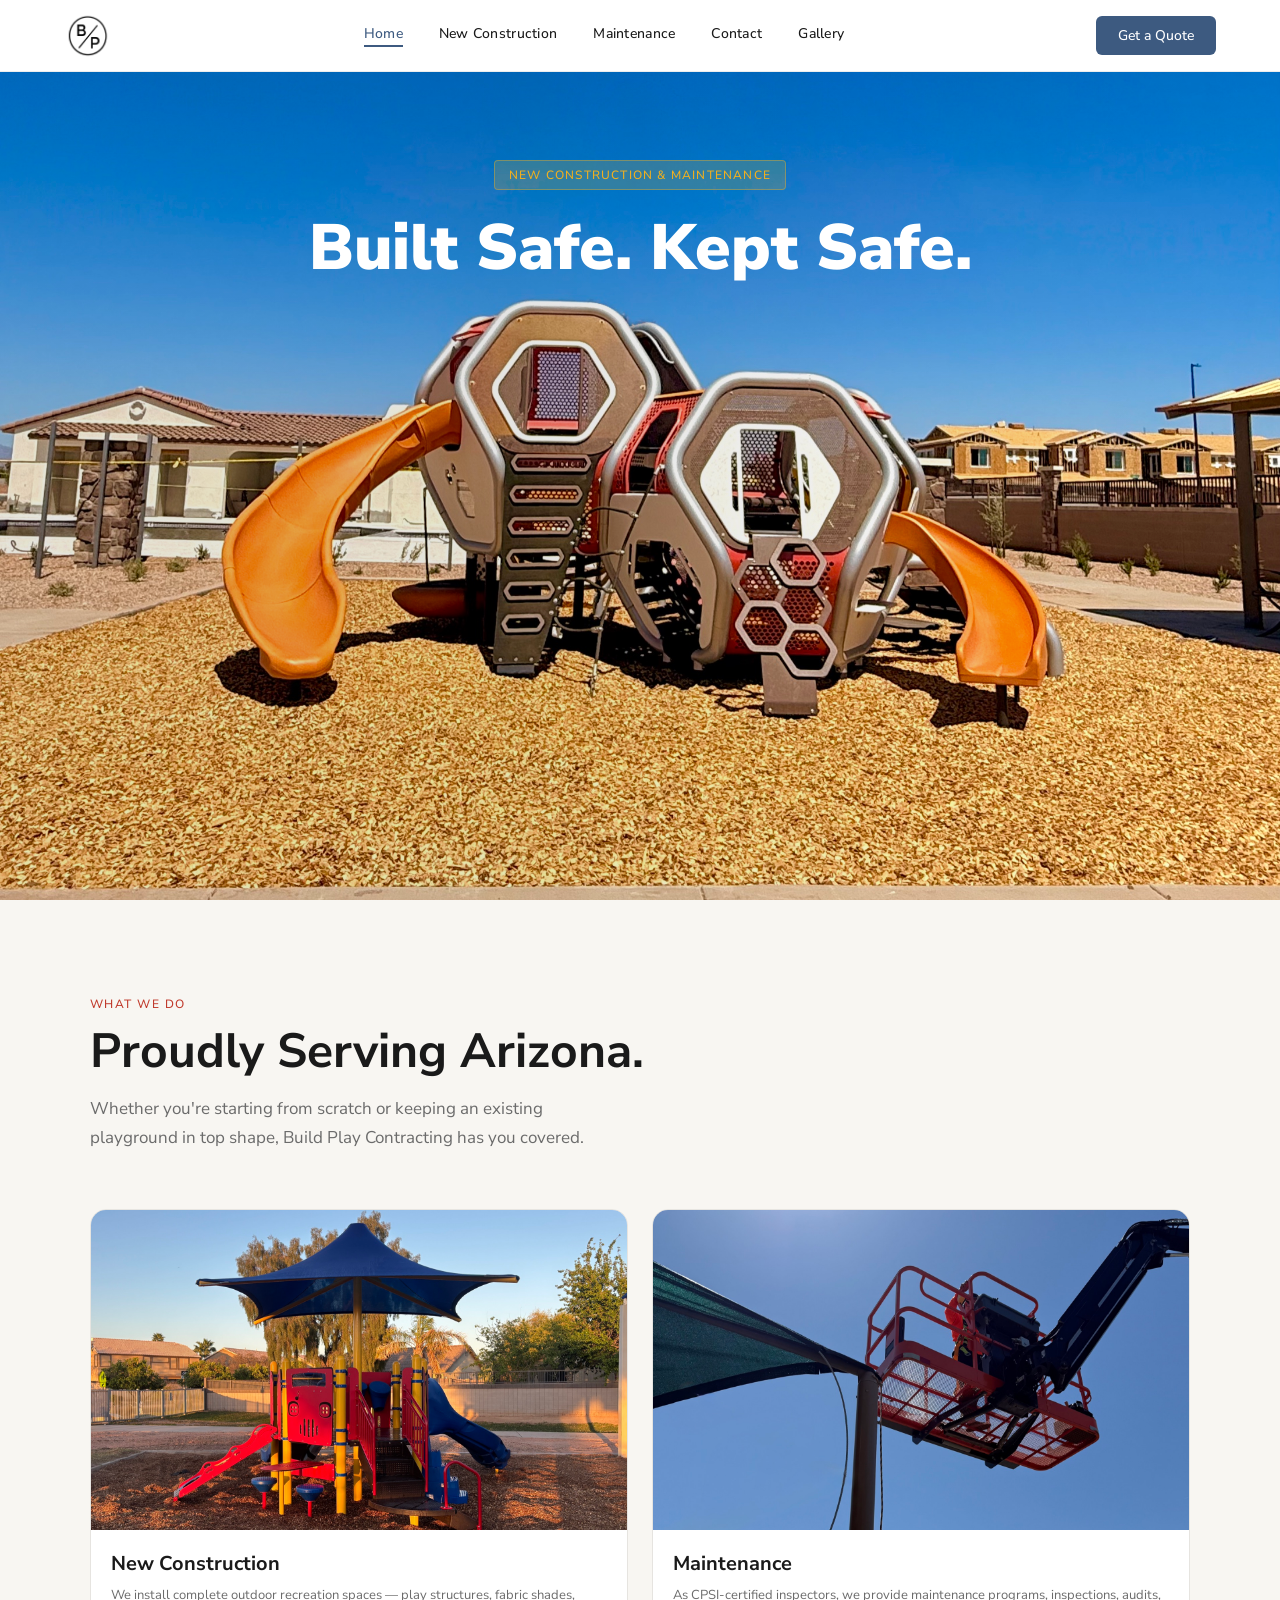
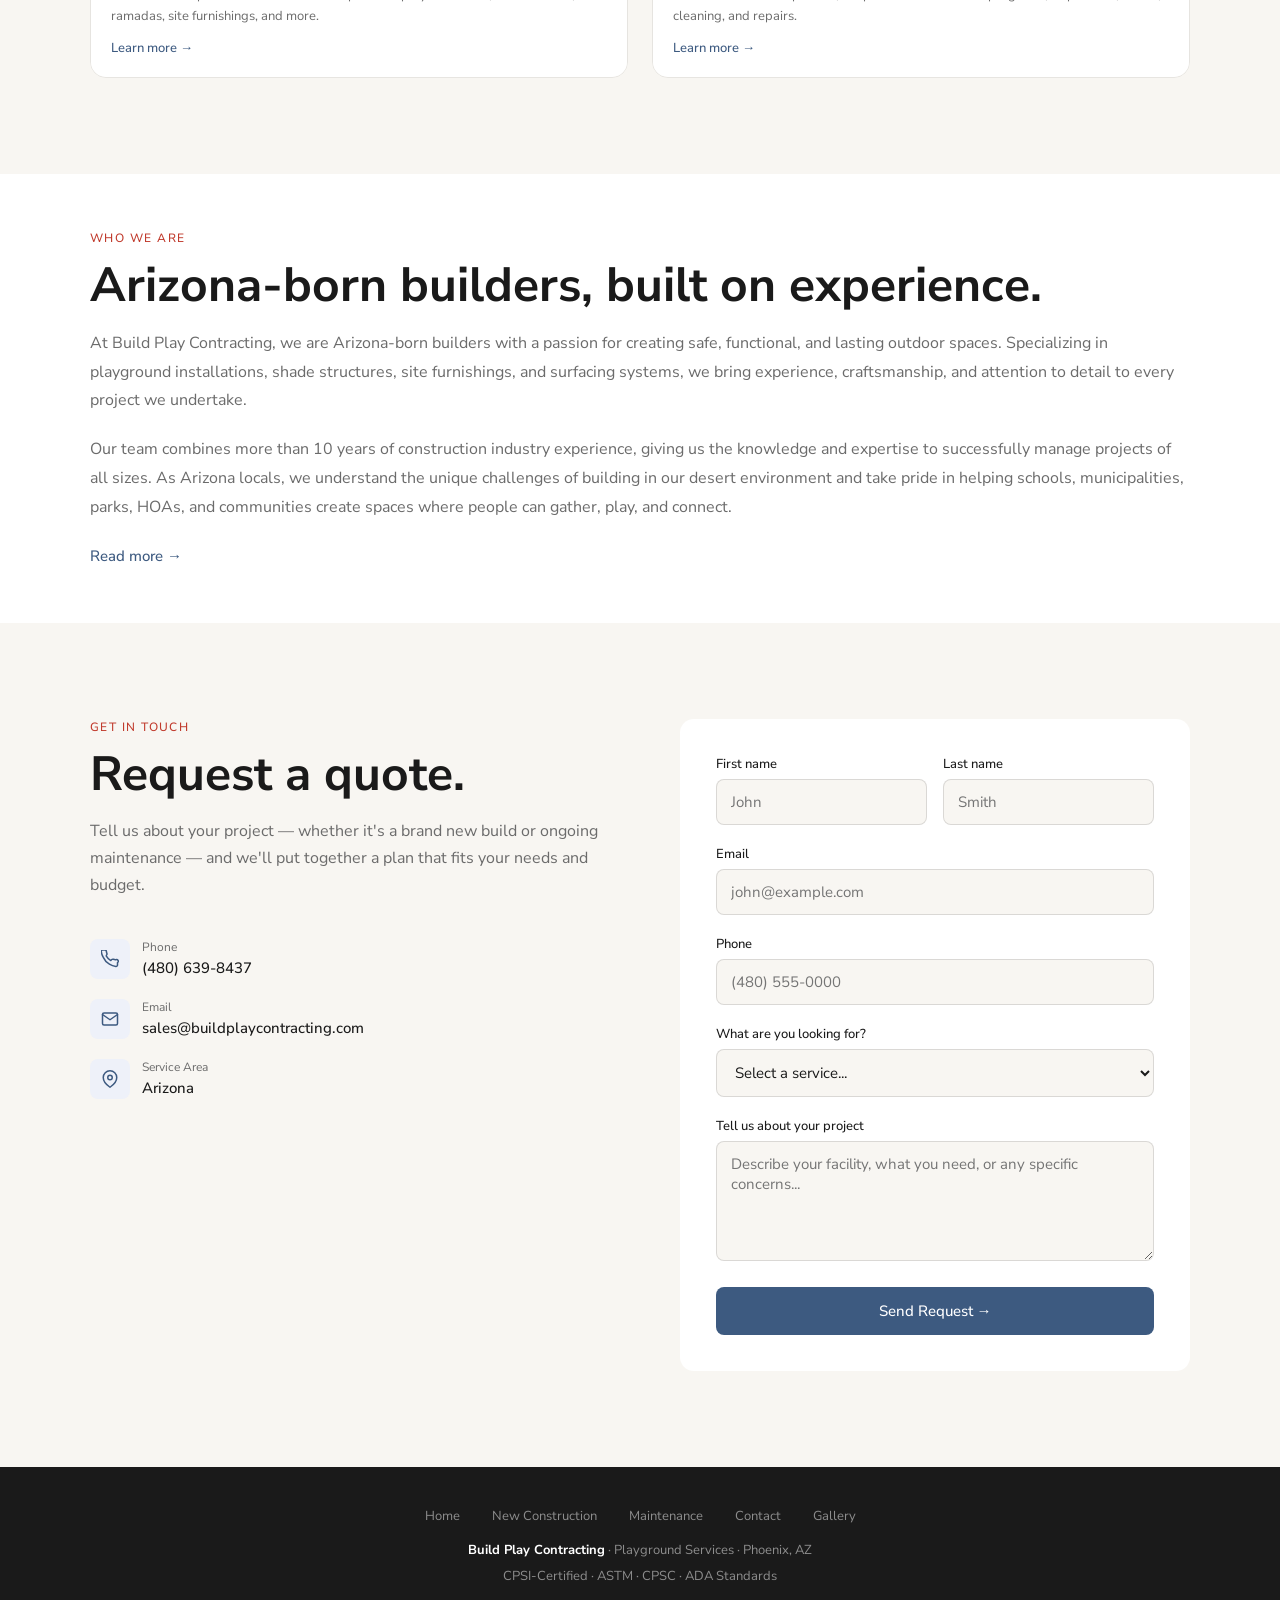
==== commit c9065e60: "Shift homepage hero image up to show more sky Co-Authored-By: Claude Sonnet 4.6 <noreply@anthropic.c" ====
--- a/index.html
+++ b/index.html
@@ -51,16 +51,16 @@
 }
 .hero-bg-img {
   position: absolute; inset: 0;
-  background: url('hero6.jpg') center 60% / cover no-repeat;
+  background: url('hero6.jpg') center 20% / cover no-repeat;
   z-index: 0;
 }
 .hero-overlay {
   position: absolute; inset: 0;
-  background: linear-gradient(to right, rgba(0,0,0,0.6) 0%, rgba(0,0,0,0.35) 45%, rgba(0,0,0,0.0) 75%);
+  background: linear-gradient(to right, rgba(0,0,0,0.1) 40%, rgba(0,0,0,0.0) 100%);
   z-index: 1;
 }
 .hero-inner { max-width: 1100px; margin: 0 auto; width: 100%; position: relative; z-index: 2; }
-.hero-text { max-width: 520px; text-align: left; }
+.hero-text { max-width: 100%; text-align: center; }
 .hero-badge {
   display: inline-block; background: rgba(242,176,30,0.2); color: var(--yellow);
   font-size: 12px; font-weight: 500; letter-spacing: 0.1em; text-transform: uppercase;
@@ -70,7 +70,7 @@
 .hero h1 { font-family: 'Nunito Sans', sans-serif; font-size: clamp(42px, 5vw, 72px); font-weight: 900; color: white; line-height: 1.08; margin-bottom: 24px; }
 .hero h1 span { color: white; }
 .hero p { font-size: 18px; color: rgba(255,255,255,0.75); line-height: 1.7; max-width: 480px; margin-bottom: 40px; }
-.hero-actions { display: flex; gap: 16px; flex-wrap: wrap; justify-content: flex-start; }
+.hero-actions { display: flex; gap: 16px; flex-wrap: wrap; justify-content: center; }
 .btn-primary {
   background: var(--yellow); color: var(--charcoal); border: none;
   padding: 14px 28px; border-radius: 6px; font-family: 'Nunito Sans', sans-serif;
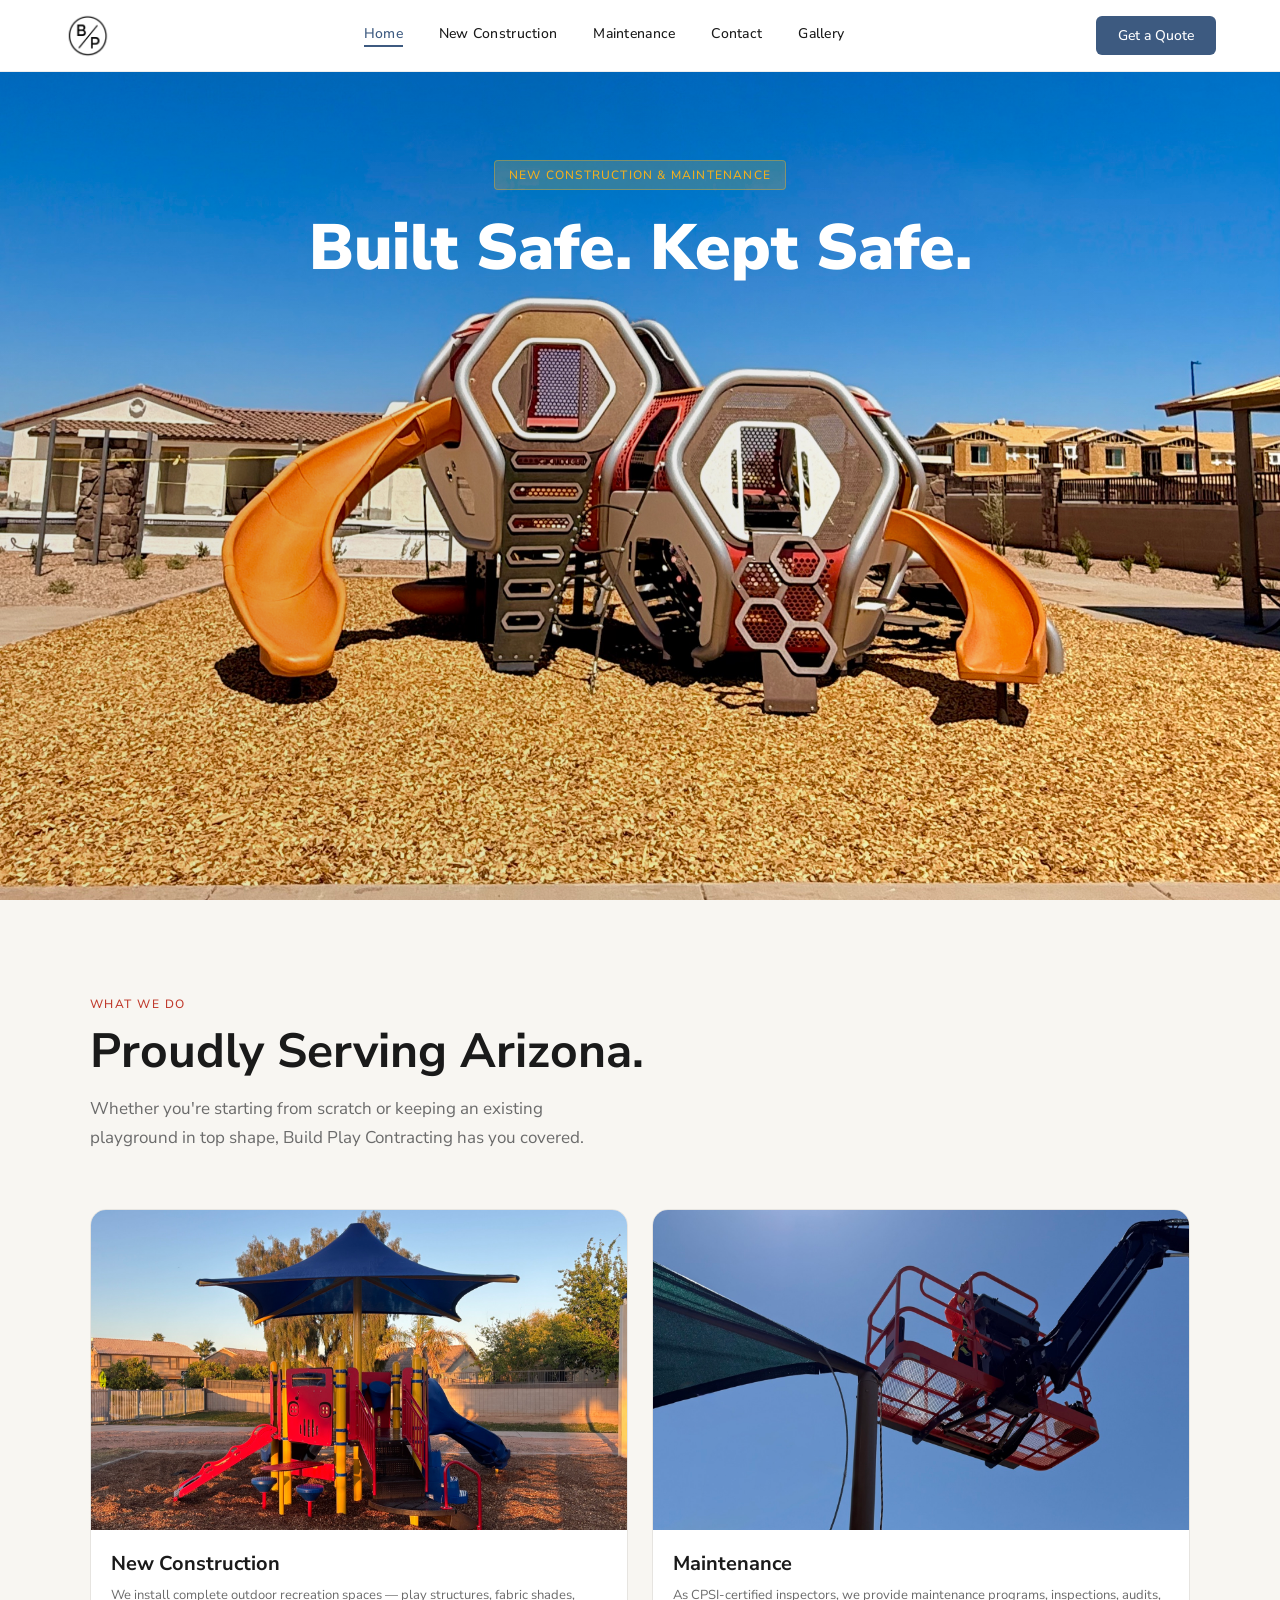
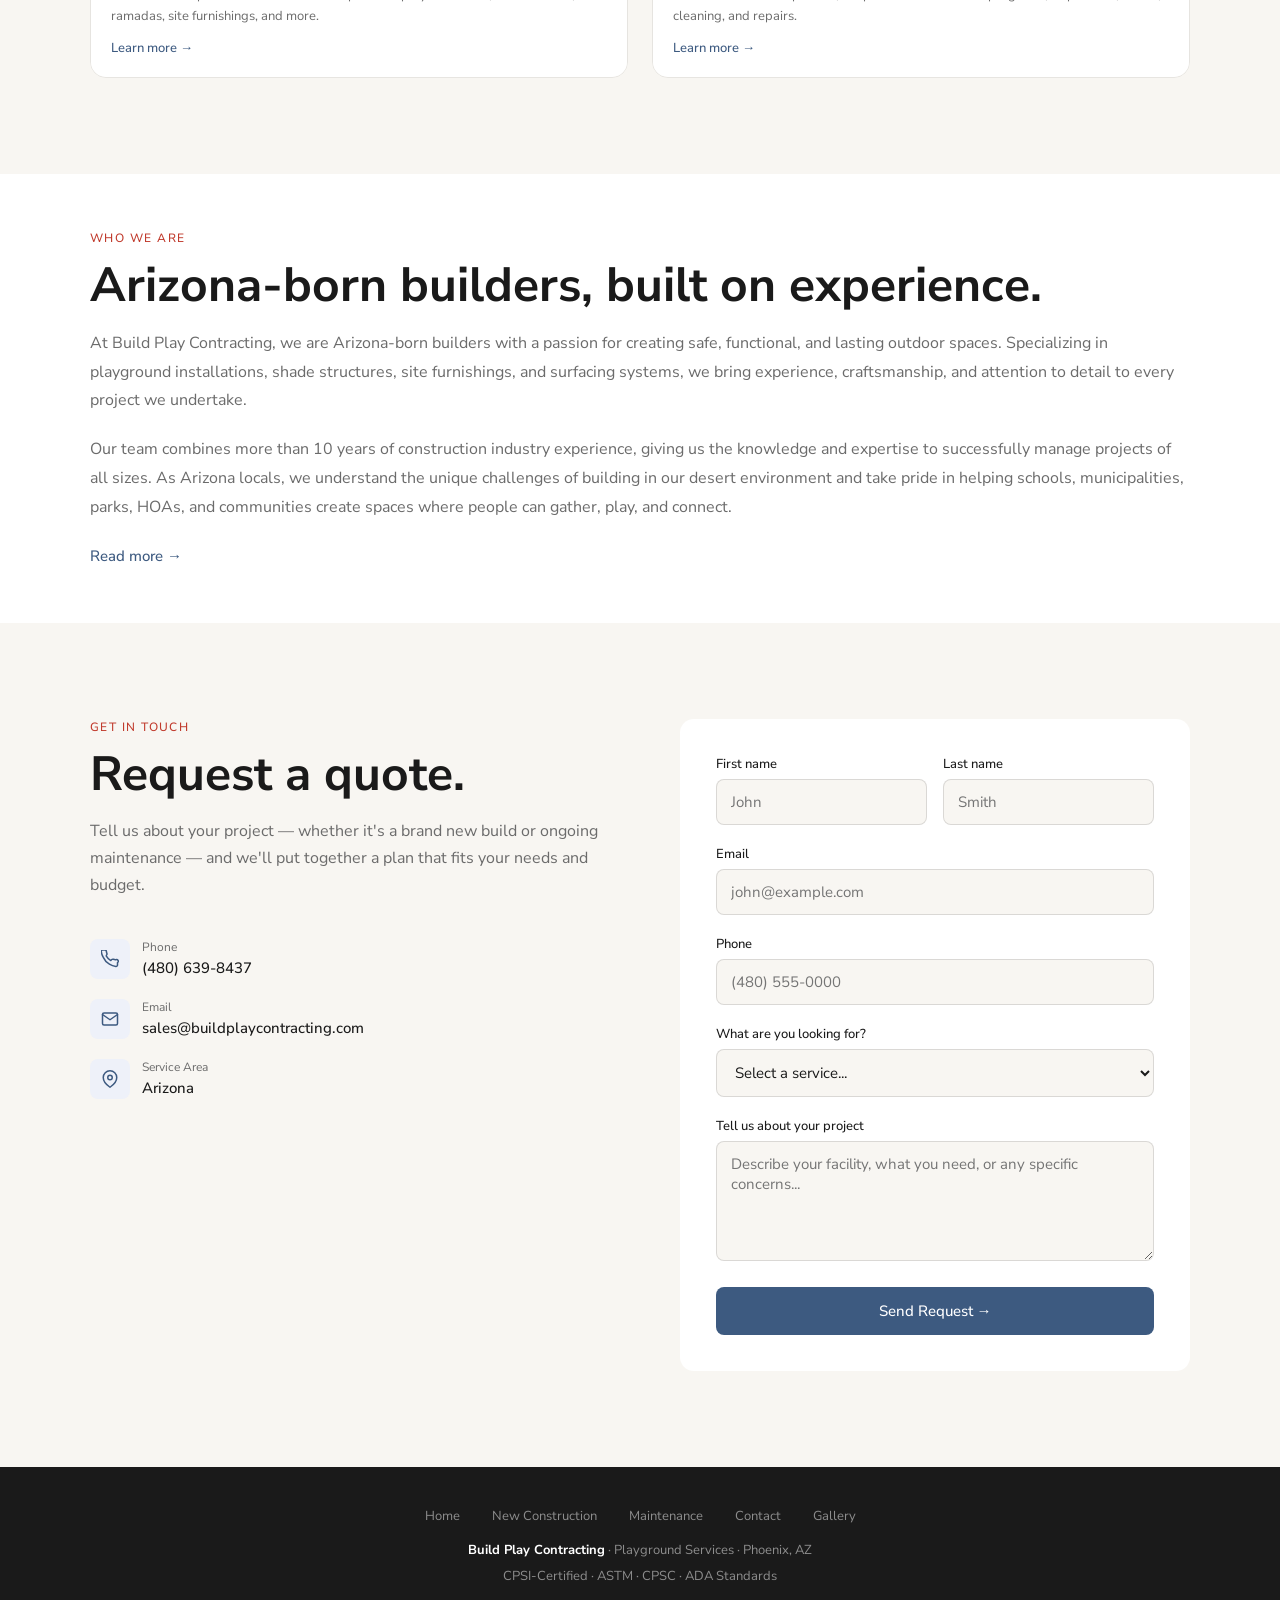
==== commit b761a132: "Set homepage hero image position to 30% Co-Authored-By: Claude Sonnet 4.6 <noreply@anthropic.com>" ====
--- a/index.html
+++ b/index.html
@@ -51,7 +51,7 @@
 }
 .hero-bg-img {
   position: absolute; inset: 0;
-  background: url('hero6.jpg') center 20% / cover no-repeat;
+  background: url('hero6.jpg') center 30% / cover no-repeat;
   z-index: 0;
 }
 .hero-overlay {
